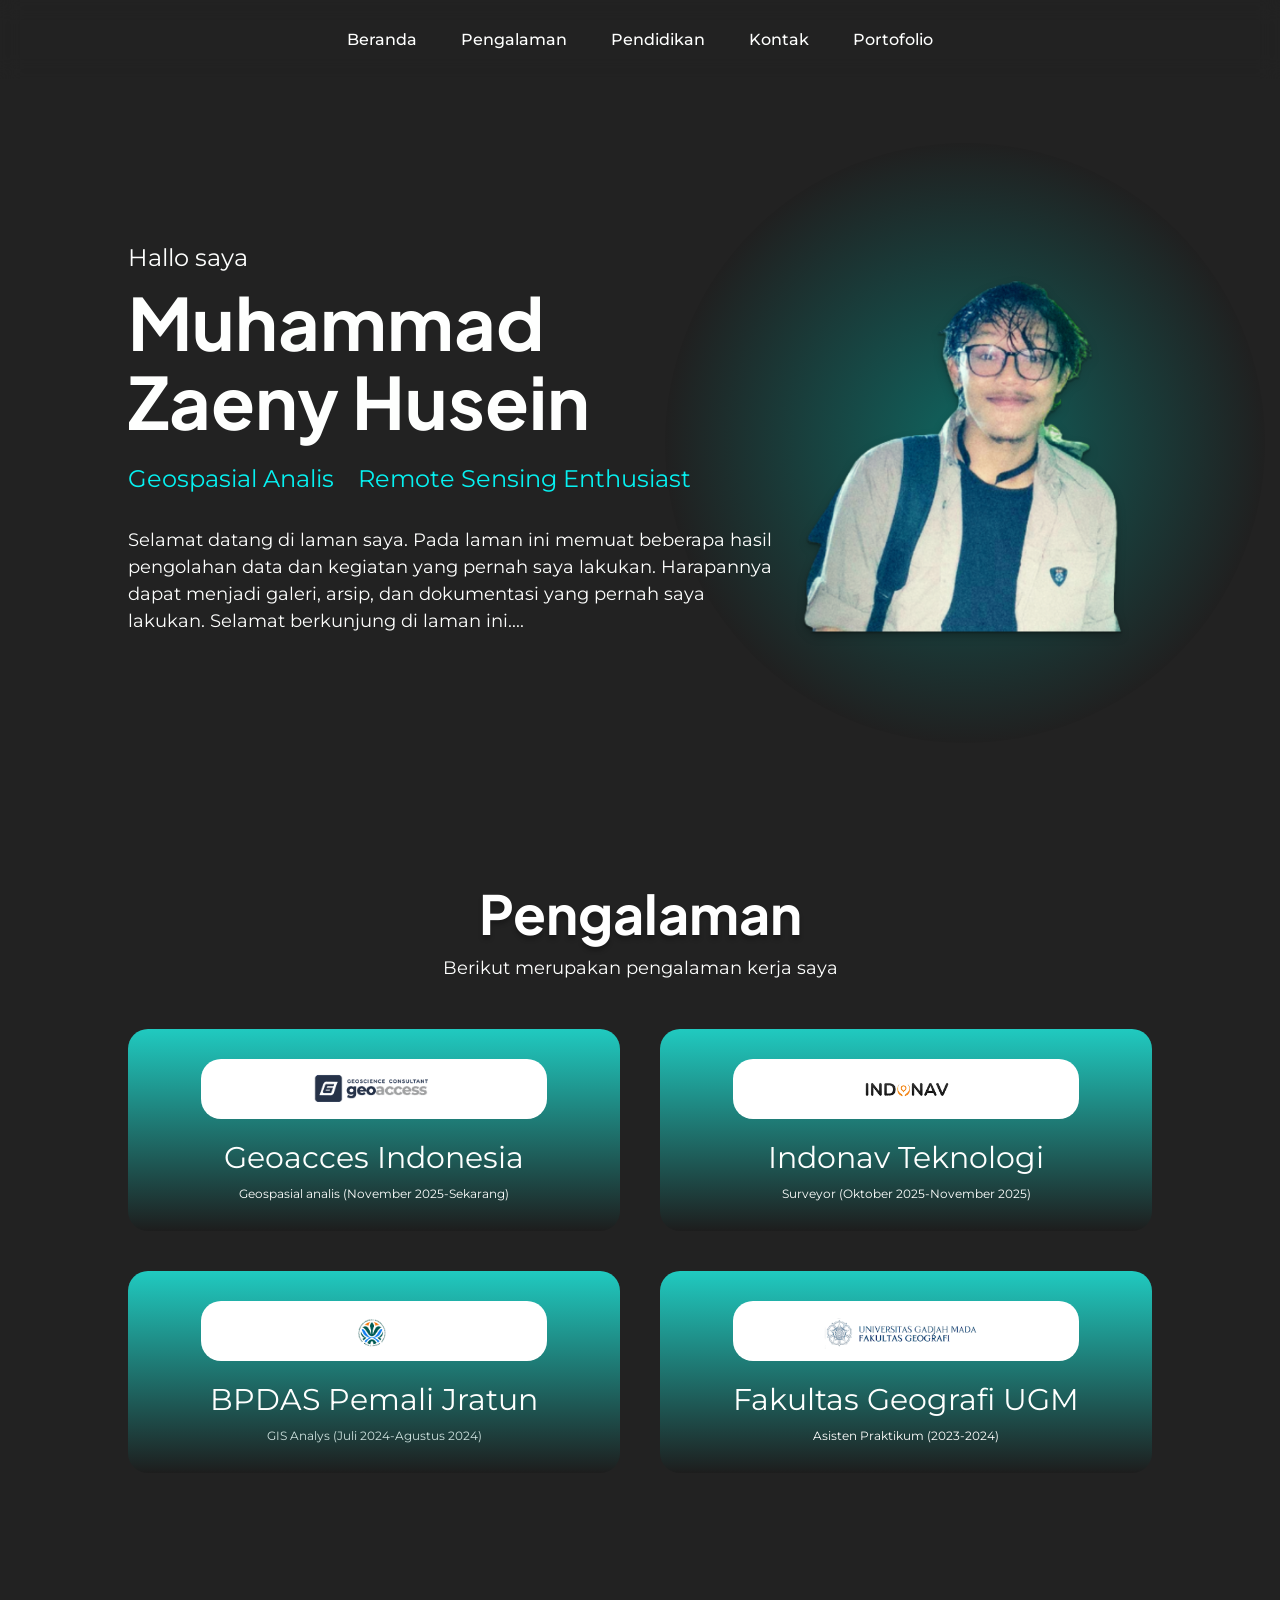
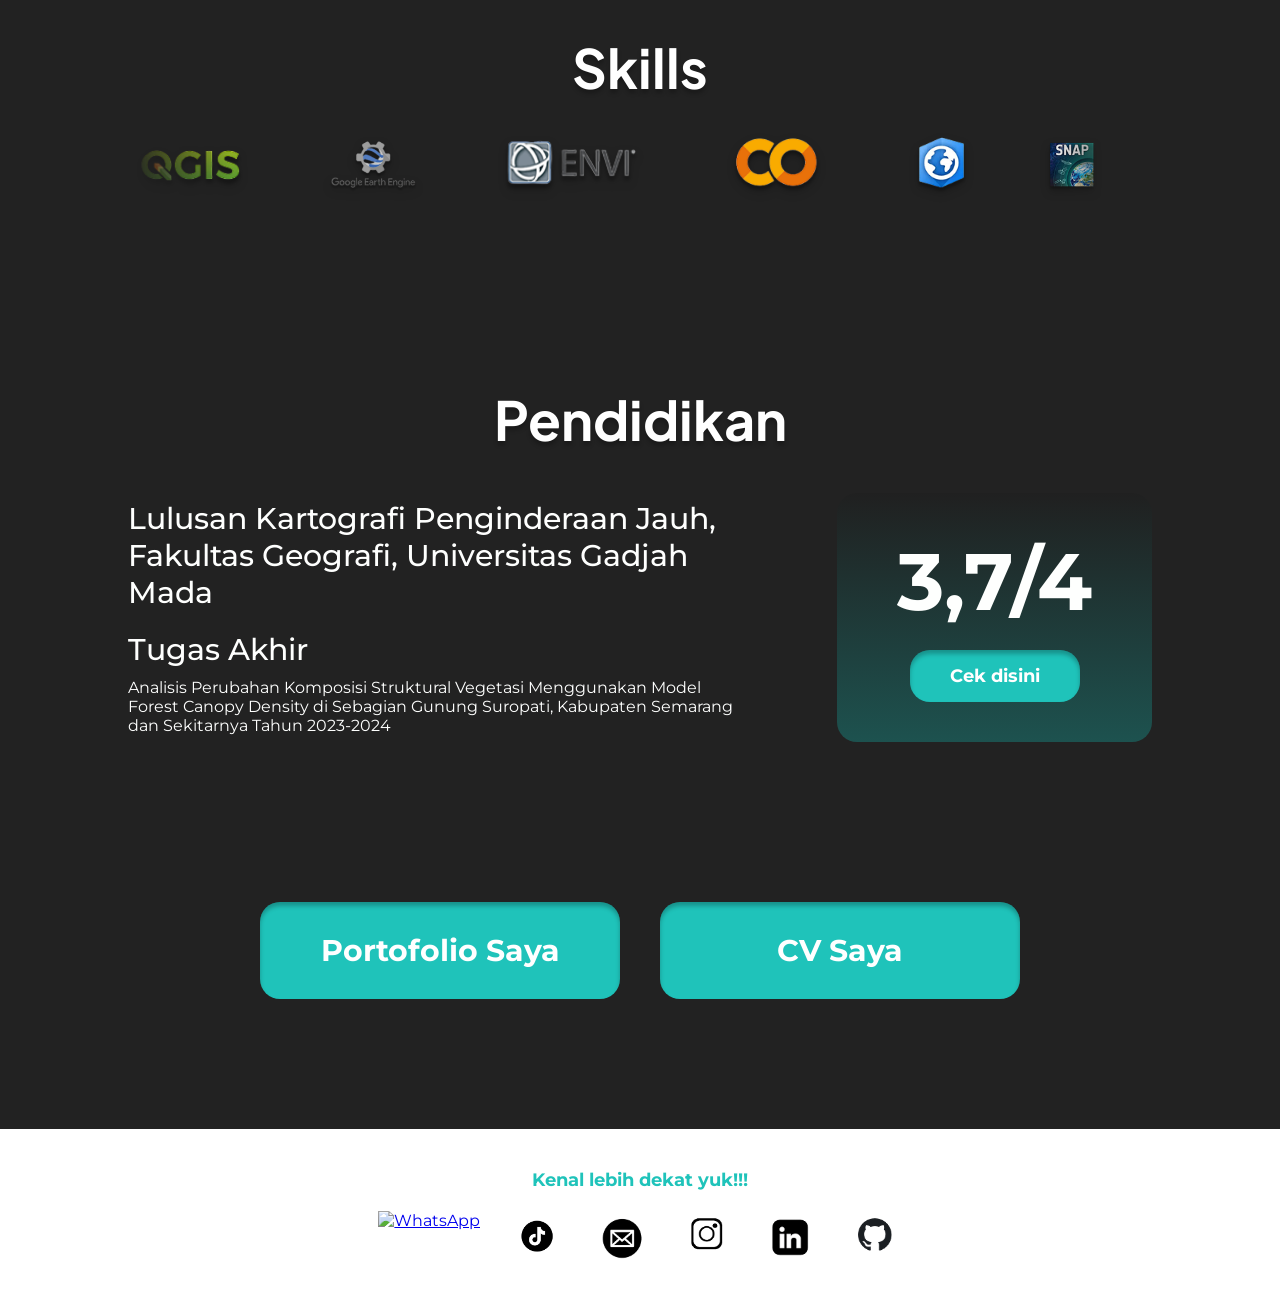
==== index.html @ c56ff343 "Add files via upload Upload semua data yang diperlukan dalam website" ====
<!DOCTYPE html>
<html lang="id">
<head>
    <meta charset="UTF-8">
    <meta name="viewport" content="width=device-width, initial-scale=1.0">
    <title>Portfolio - Muhammad Zaeny Husein</title>
    <link href="https://fonts.googleapis.com/css2?family=Montserrat:wght@400;500;700&family=Plus+Jakarta+Sans:wght@700&display=swap" rel="stylesheet">
    <link rel="stylesheet" href="style.css">
</head>
<body>
    <nav>
        <div class="nav-links">
            <a href="#beranda">Beranda</a>
            <a href="#pengalaman">Pengalaman</a>
            <a href="#pendidikan">Pendidikan</a>
            <a href="#kontak">Kontak</a>
            <a href="portofolio.html">Portofolio</a>
        </div>
    </nav>

    <section id="beranda" class="hero">
        <div class="hero-text">
            <p class="greeting">Hallo saya</p>
            <h1 class="nama-saya">Muhammad<br>Zaeny Husein</h1>
            <h2>Geospasial Analis &nbsp;&nbsp; Remote Sensing Enthusiast</h2>
            <p class="deskripsi">Selamat datang di laman saya. Pada laman ini memuat beberapa hasil pengolahan data dan kegiatan yang pernah saya lakukan. Harapannya dapat menjadi galeri, arsip, dan dokumentasi yang pernah saya lakukan. Selamat berkunjung di laman ini....</p>
        </div>
        <div class="hero-image">
            <div class="foto-bg"></div>
            <img src="assets/Foto.png" alt="Muhammad Zaeny Husein">
        </div>
    </section>

    <section id="pengalaman" class="section-container">
        <h2 class="section-title">Pengalaman</h2>
        <p class="section-subtitle">Berikut merupakan pengalaman kerja saya</p>
        
        <div class="grid-pengalaman">
            <div class="card">
                <div class="card-logo-container">
                    <img src="assets/LogoGeoacces.png" alt="Geoaccess" class="card-logo">
                </div>
                <h3>Geoacces Indonesia</h3>
                <p>Geospasial analis (November 2025-Sekarang)</p>
            </div>
            
            <div class="card">
                <div class="card-logo-container">
                    <img src="assets/LogoIndonav.png" alt="Indonav" class="card-logo">
                </div>
                <h3>Indonav Teknologi</h3>
                <p>Surveyor (Oktober 2025-November 2025)</p>
            </div>

            <a href="LINK_NOTION_BPDAS_ANDA_DI_SINI" class="card card-link">
                <div class="card-logo-container">
                    <img src="assets/LogoBPDAS.png" alt="BPDAS" class="card-logo">
                </div>
                <h3>BPDAS Pemali Jratun</h3>
                <p class="text-highlight">GIS Analys (Juli 2024-Agustus 2024)</p>
            </a>

            <a href="LINK_NOTION_GEOGRAFI_ANDA_DI_SINI" class="card card-link">
                <div class="card-logo-container">
                    <img src="assets/LogoGeografi.png" alt="UGM" class="card-logo">
                </div>
                <h3>Fakultas Geografi UGM</h3>
                <p>Asisten Praktikum (2023-2024)</p>
            </a>
        </div>
    </section>

    <section id="skills" class="section-container">
        <h2 class="section-title">Skills</h2>
        <div class="skills-wrapper">
            <div class="skills-track">
                
                <img src="assets/QGIS.png" alt="QGIS">
                <img src="assets/GEE.png" alt="Google Earth Engine">
                <img src="assets/Envi.png" alt="ENVI">
                <img src="assets/GoogleColab.png" alt="Google Colab">
                <img src="assets/ArcGISPro.png" alt="ArcGIS">
                <img src="assets/Snap.png" alt="SNAP">
                <img src="assets/Agisoft.png" alt="Agisoft">

                <img src="assets/QGIS.png" alt="QGIS">
                <img src="assets/GEE.png" alt="Google Earth Engine">
                <img src="assets/Envi.png" alt="ENVI">
                <img src="assets/GoogleColab.png" alt="Google Colab">
                <img src="assets/ArcGISPro.png" alt="ArcGIS">
                <img src="assets/Snap.png" alt="SNAP">
                <img src="assets/Agisoft.png" alt="Agisoft">

            </div>
        </div>
    </section>

    <section id="pendidikan" class="section-container">
        <h2 class="section-title">Pendidikan</h2>
        <div class="pendidikan-content">
            <div class="pendidikan-teks">
                <h3>Lulusan Kartografi Penginderaan Jauh,<br>Fakultas Geografi, Universitas Gadjah Mada</h3>
                <h4>Tugas Akhir</h4>
                <p>Analisis Perubahan Komposisi Struktural Vegetasi Menggunakan Model Forest Canopy Density di Sebagian Gunung Suropati, Kabupaten Semarang dan Sekitarnya Tahun 2023-2024</p>
            </div>
            <div class="ipk-box">
                <p>3,7/4</p>
                <a href="https://whispering-asparagus-c5b.notion.site/Tugas-Akhir-Skripsi-Muhammad-Zaeny-Husein-2486b859fdbc8033b379f53002ec9492?source=copy_link" target="_blank" class="btn-primary">Cek disini</a>
            </div>
        </div>
    </section>

    <section id="portofolio" class="section-container btn-group">
        <a href="portofolio.html" class="btn-large">Portofolio Saya</a>
        <a href="assets/CV.pdf" target="_blank" class="btn-large">CV Saya</a>
    </section>

    <footer id="kontak">
        <p>Kenal lebih dekat yuk!!!</p>
        <div class="social-icons">
            <a href="https://wa.me/6285640674635" target="_blank">
                <img src="assets/wa.png" alt="WhatsApp">
            </a>
            <a href="https://www.tiktok.com/@sennnnnnnnh?_t=ZS-8yZfUj1YEIK&_r=1" target="_blank">
                <img src="assets/Tiktok.png" alt="TikTok">
            </a>
        <a href="https://mail.google.com/mail/u/0/?view=cm&tf=1&fs=1&to=zaenyhusein@gmail.com" target="_blank">
                <img src="assets/Email.png" alt="Email">
        </a>
        <a href="https://www.instagram.com/zennnsennnn?igsh=Z3Blc3F3dm5uODli" target="_blank">
                <img src="assets/Instagram.png" alt="Instagram">
        </a>
        <a href="https://www.linkedin.com/in/muhammad-zaeny-husein" target="_blank">
                <img src="assets/Linkedin.png" alt="LinkedIn">
        </a>
        <a href="https://github.com/zaenyhusen" target="_blank">
                <img src="assets/Github.png" alt="GitHub">
        </a>
        </div>
    </footer>
</body>
</html>
---- style.css ----
/* --- PENGATURAN DASAR --- */
:root {
    --bg-main: #222222;
    --text-white: #FEFFFE;
    --accent-color: #ffffff;
    --btn-color: #1FC3BA;
    --card-grad: linear-gradient(180deg, #20CAC0 0%, rgba(27, 27, 27, 0.7) 100%);
    --font-heading: 'Plus Jakarta Sans', sans-serif;
    --font-text: 'Montserrat', sans-serif;
}

* {
    box-sizing: border-box;
    margin: 0;
    padding: 0;
    scroll-behavior: smooth; /* Efek scroll halus antar halaman */
}

body {
    background-color: var(--bg-main);
    color: var(--text-white);
    font-family: var(--font-text);
    overflow-x: hidden;
}

/* --- NAVIGASI --- */
nav {
    display: flex;
    justify-content: center;
    padding: 30px;
    background: transparent;
    position: sticky;
    top: 0;
    z-index: 100;
    backdrop-filter: blur(10px);
}

.nav-links a {
    color: var(--text-white);
    text-decoration: none;
    margin: 0 20px;
    font-size: 16px;
    font-weight: 500;
}

.nav-links a:hover {
    color: var(--accent-color);
}

/* --- HERO SECTION --- */
.hero {
    display: flex;
    justify-content: space-between;
    align-items: center;
    padding: 50px 10%;
    min-height: 80vh;
}

.hero-text {
    max-width: 650px;
}

.greeting {
    font-size: 24px;
    margin-bottom: 10px;
}

.nama-saya {
    font-family: var(--font-heading);
    font-size: 72px;
    line-height: 1.1;
    margin-bottom: 20px;
    transition: all 0.3s ease; /* Animasi transisi */
}

/* Animasi perubahan warna dan bergerak saat kursor diarahkan ke nama */
.nama-saya:hover {
    color: var(--accent-color);
    transform: translateY(-8px);
}

.hero h2 {
    font-family: 'Montserrat', sans-serif;
    font-size: px;
    font-weight: 400; 
    line-height: 37px; 
    color: #06f1f1;
    margin-bottom: 30px;
}

.deskripsi {
    font-size: 18px;
    line-height: 1.5;
}

.hero-image {
    position: relative;
    width: 600px;
    display: flex;
    justify-content: center;
}

.foto-bg {
    position: absolute;
    width: 600px;
    height: 600px;
    background: radial-gradient(50% 50% at 50% 50%, #10645F 0%, #202020 100%);
    border-radius: 50%;
    z-index: -1;
    top: -100px;
}

.hero-image img {
    width: 100%;
    filter: drop-shadow(0px 4px 4px rgba(0, 0, 0, 0.25));
}

/* --- SECTION UMUM --- */
.section-container {
    padding: 80px 10%;
}

.section-title {
    font-family: var(--font-heading);
    font-size: 54px;
    color: var(--accent-color);
    text-align: center;
    text-shadow: 0px 4px 4px rgba(0, 0, 0, 0.25);
    margin-bottom: 10px;
}

.section-subtitle {
    font-size: 18px;
    text-align: center;
    margin-bottom: 50px;
}

/* --- KARTU PENGALAMAN --- */
.grid-pengalaman {
    display: grid;
    grid-template-columns: 1fr 1fr;
    gap: 40px;
    max-width: 1200px;
    margin: 0 auto;
}

.card {
    background: var(--card-grad);
    border-radius: 20px;
    padding: 30px;
    text-align: center;
    display: flex;
    flex-direction: column;
    align-items: center;
    text-decoration: none; /* Untuk kartu yang berupa link */
    color: var(--text-white);
    transition: transform 0.2s;
}

.card-link:hover {
    transform: scale(1.05);
}

.card-logo-container {
    background: #FFFFFF;
    border-radius: 20px;
    width: 80%;
    height: 60px;
    display: flex;
    justify-content: center;
    align-items: center;
    margin-bottom: 20px;
    padding: 10px;
}

.card-logo {
    max-height: 100%;
}

.card h3 {
    font-size: 30px;
    font-weight: 400;
    margin-bottom: 10px;
}

.card p {
    font-size: 12px;
}

.text-highlight {
    color: #CDE2DF;
}

/* --- SKILLS --- */
.skills-wrapper {
    width: 100%;
    overflow: hidden;
    padding: 20px 0;
    mask-image: linear-gradient(to right, transparent, black 10%, black 90%, transparent);
    -webkit-mask-image: linear-gradient(to right, transparent, black 10%, black 90%, transparent);
}

.skills-track {
    display: inline-flex; 
    gap: 60px;
   animation: berjalan 20s linear infinite; 
}
/* Mengatur ukuran logo */
.skills-track img {
    height: 70px; 
    object-fit: contain;
    filter: drop-shadow(0px 4px 4px rgba(0, 0, 0, 0.25));
}
.skills-track:hover {
    animation-play-state: paused;
}
@keyframes berjalan {
    0% {
        transform: translateX(0); /* Posisi awal */
    }
    100% {
        transform: translateX(calc(-50% - 30px)); 
    }
}

/* --- PENDIDIKAN --- */
.pendidikan-content {
    display: flex;
    justify-content: space-between;
    align-items: center;
    margin-top: 40px;
}

.pendidikan-teks {
    max-width: 60%;
}

.pendidikan-teks h3 {
    font-size: 30px;
    font-weight: 500;
    margin-bottom: 20px;
}

.pendidikan-teks h4 {
    font-size: 30px;
    font-weight: 500;
    margin-bottom: 10px;
}

.ipk-box {
    background: linear-gradient(180deg, #202020 0%, #1D524F 100%);
    border-radius: 20px;
    padding: 40px 60px;
    text-align: center;
}

.ipk-box p {
    font-size: 80px;
    font-weight: 700;
    margin-bottom: 20px;
}

/* --- TOMBOL (BUTTONS) --- */
.btn-primary {
    background: var(--btn-color);
    box-shadow: inset 0px 4px 4px rgba(0, 0, 0, 0.25);
    border-radius: 20px;
    padding: 15px 40px;
    color: #ffffff;
    text-decoration: none;
    font-weight: 700;
    font-size: 18px;
    display: inline-block;
}

.btn-group {
    display: flex;
    justify-content: center;
    gap: 40px;
}

.btn-large {
    background: var(--btn-color);
    box-shadow: inset 0px 4px 4px rgba(0, 0, 0, 0.25);
    border-radius: 20px;
    padding: 30px 0%;
    width: 360px;
    display: inline-block;
    color: #ffffff;
    text-decoration: none;
    font-weight: 700;
    font-size: 30px;
    text-align: center;
}

/* --- FOOTER / KONTAK --- */
footer {
    background: #FFFFFF;
    color: var(--btn-color);
    text-align: center;
    padding: 40px 0;
    margin-top: 50px;
}

footer p {
    font-size: 18px;
    font-weight: 700;
    margin-bottom: 20px;
}

.social-icons {
    display: flex;
    justify-content: center;
    gap: 30px;
}

.social-icons img {
    height: 50px;
    transition: transform 0.2s;
}

.social-icons a:hover img {
    transform: translateY(-5px);
}

/* =========================================
   GAYA KHUSUS HALAMAN PORTOFOLIO 
   ========================================= */

/* Background halaman portofolio sesuai Figma (#1A1A1E) */
.portofolio-page {
    background-color: #1A1A1E;
    position: relative;
    min-height: 100vh;
}

/* Cahaya radial besar di sisi kiri */
.glow-bg-left {
    position: absolute;
    width: 900px;
    height: 900px;
    left: -400px;
    top: -200px;
    background: radial-gradient(50% 50% at 50% 50%, #10645F 0%, rgba(32, 32, 32, 0) 100%);
    z-index: -1;
    border-radius: 50%;
}

/* Header Portofolio */
.portofolio-header {
    text-align: center;
    margin-top: 50px;
    margin-bottom: 60px;
    display: flex;
    flex-direction: column;
    align-items: center;
}

.portofolio-header h1 {
    font-family: 'League Spartan', sans-serif;
    font-size: 64px;
    color: #FFFFFF;
    margin-bottom: 20px;
    letter-spacing: 2px;
}

.portofolio-header p {
    font-family: 'Montserrat', sans-serif;
    font-size: 18px;
    line-height: 1.5;
    color: #FFFFFF;
    max-width: 700px;
    text-align: center;
}

/* Grid Layout 4 Kolom */
.portofolio-container {
    padding: 0 5%;
    display: flex;
    justify-content: center;
    margin-bottom: 100px;
}

.grid-portofolio {
    display: grid;
    grid-template-columns: repeat(4, 1fr); /* 4 kolom sejajar */
    gap: 30px; /* Jarak antar kartu */
    max-width: 1200px;
    width: 100%;
}

/* Desain Kartu Putih */
.card-porto {
    background-color: #FFFFFF;
    border-radius: 20px;
    height: 220px;
    display: flex;
    flex-direction: column;
    align-items: center;
    justify-content: center;
    padding: 20px;
    text-align: center;
    transition: transform 0.3s ease, box-shadow 0.3s ease;
    text-decoration: none; /* Penting jika kartu berupa link */
}

/* Efek saat kartu di-hover */
.card-porto:hover {
    transform: translateY(-10px);
    box-shadow: 0px 15px 30px rgba(0, 0, 0, 0.4);
}

.icon-porto {
    height: 72px; /* Ukuran icon */
    object-fit: contain;
    margin-bottom: 20px;
}

.card-porto h3 {
    font-family: 'Montserrat', sans-serif;
    font-weight: 600;
    font-size: 18px;
    color: #202222; /* Warna teks gelap dari Figma */
    line-height: 1.2;
}

.soon-text {
    color: #A0A0A0 !important; /* Warna teks abu-abu untuk kotak kosong */
}

/* =========================================
   RESPONSIVE DESIGN (UNTUK HP & TABLET)

/* Kode di bawah ini HANYA akan aktif jika lebar layar 768px ke bawah */
@media screen and (max-width: 768px) {
    
    /* 1. Menyesuaikan Navigasi agar tidak menabrak layar */
    nav { padding: 15px; }
    .nav-links {
        display: flex;
        flex-wrap: wrap; /* Jika menu terlalu panjang, otomatis turun ke baris bawah */
        justify-content: center;
        gap: 10px;
    }
    .nav-links a { margin: 0 5px; font-size: 14px; }

    /* 2. Mengubah Hero Section (Beranda) menjadi atas-bawah */
    .hero {
        flex-direction: column-reverse; /* Teks di bawah, foto di atas (atau sebaliknya) */
        text-align: center;
        padding: 40px 5%;
    }
    .hero-text { margin-bottom: 40px; }
    .nama-saya { font-size: 40px; } /* Mengecilkan ukuran nama */
    .hero-image { width: 100%; max-width: 300px; margin-bottom: 30px;}
    .foto-bg { width: 400px; height: 400px; top: -50px; } /* Menyesuaikan background cahaya */

    /* 3. Menjadikan Grid Pengalaman 1 Kolom memanjang ke bawah */
    .grid-pengalaman {
        grid-template-columns: 1fr; /* Memaksa dari 2 kolom menjadi 1 kolom */
    }

    /* 4. Menyesuaikan Bagian Pendidikan */
    .pendidikan-content {
        flex-direction: column;
        text-align: center;
    }
    .pendidikan-teks { max-width: 100%; margin-bottom: 40px; }
    .ipk-box { width: 100%; padding: 30px 20px; }
    .ipk-box p { font-size: 60px; }

    /* 5. Mengecilkan Tombol Portofolio dan CV */
    .btn-group {
        flex-direction: column;
        align-items: center;
        gap: 20px;
    }
    .btn-large { 
        width: 100%; 
        max-width: 300px; 
        padding: 20px 0; 
        font-size: 20px; 
    }

    /* 6. Halaman Portofolio.html (Dari 4 Kartu sejajar menjadi 1 baris turun) */
    .grid-portofolio {
        grid-template-columns: 1fr;
    }
    .portofolio-header h1 { font-size: 40px; }
    .glow-bg-left { width: 400px; height: 400px; left: -100px; top: 0; }
}
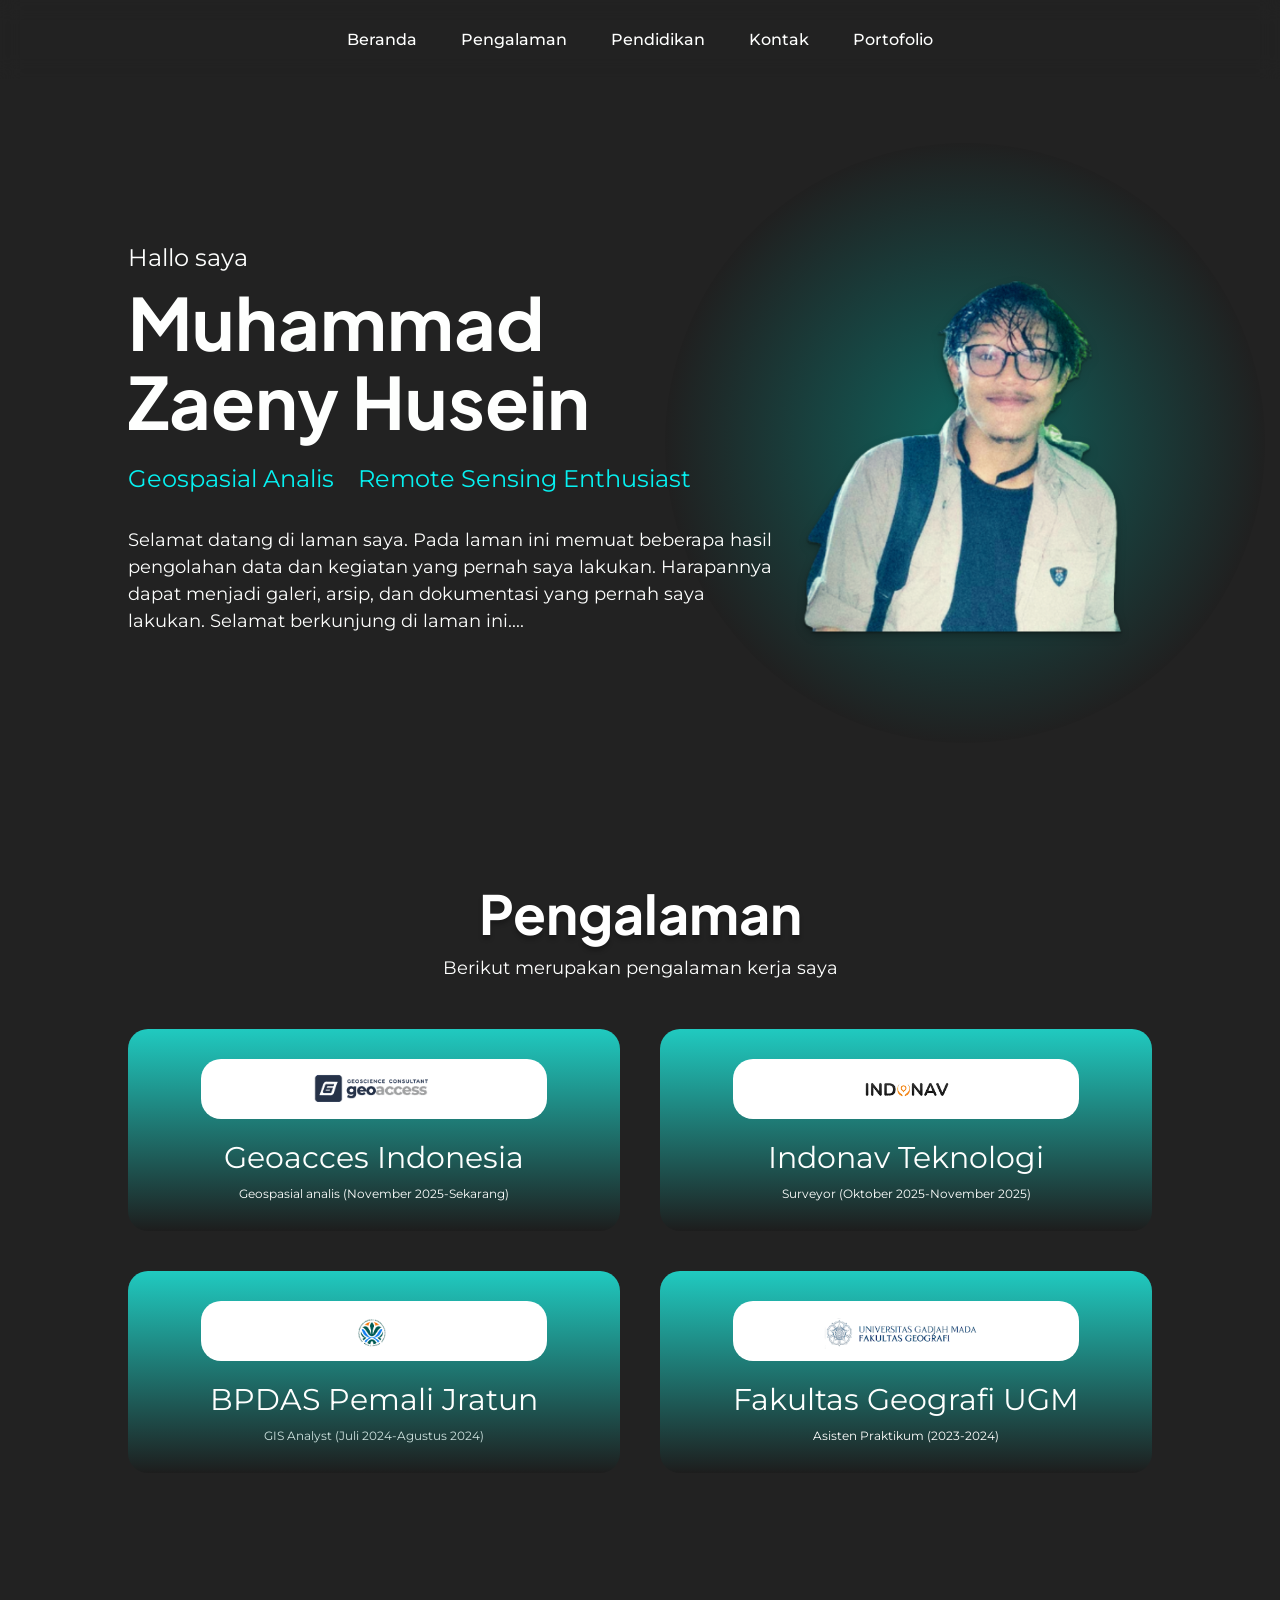
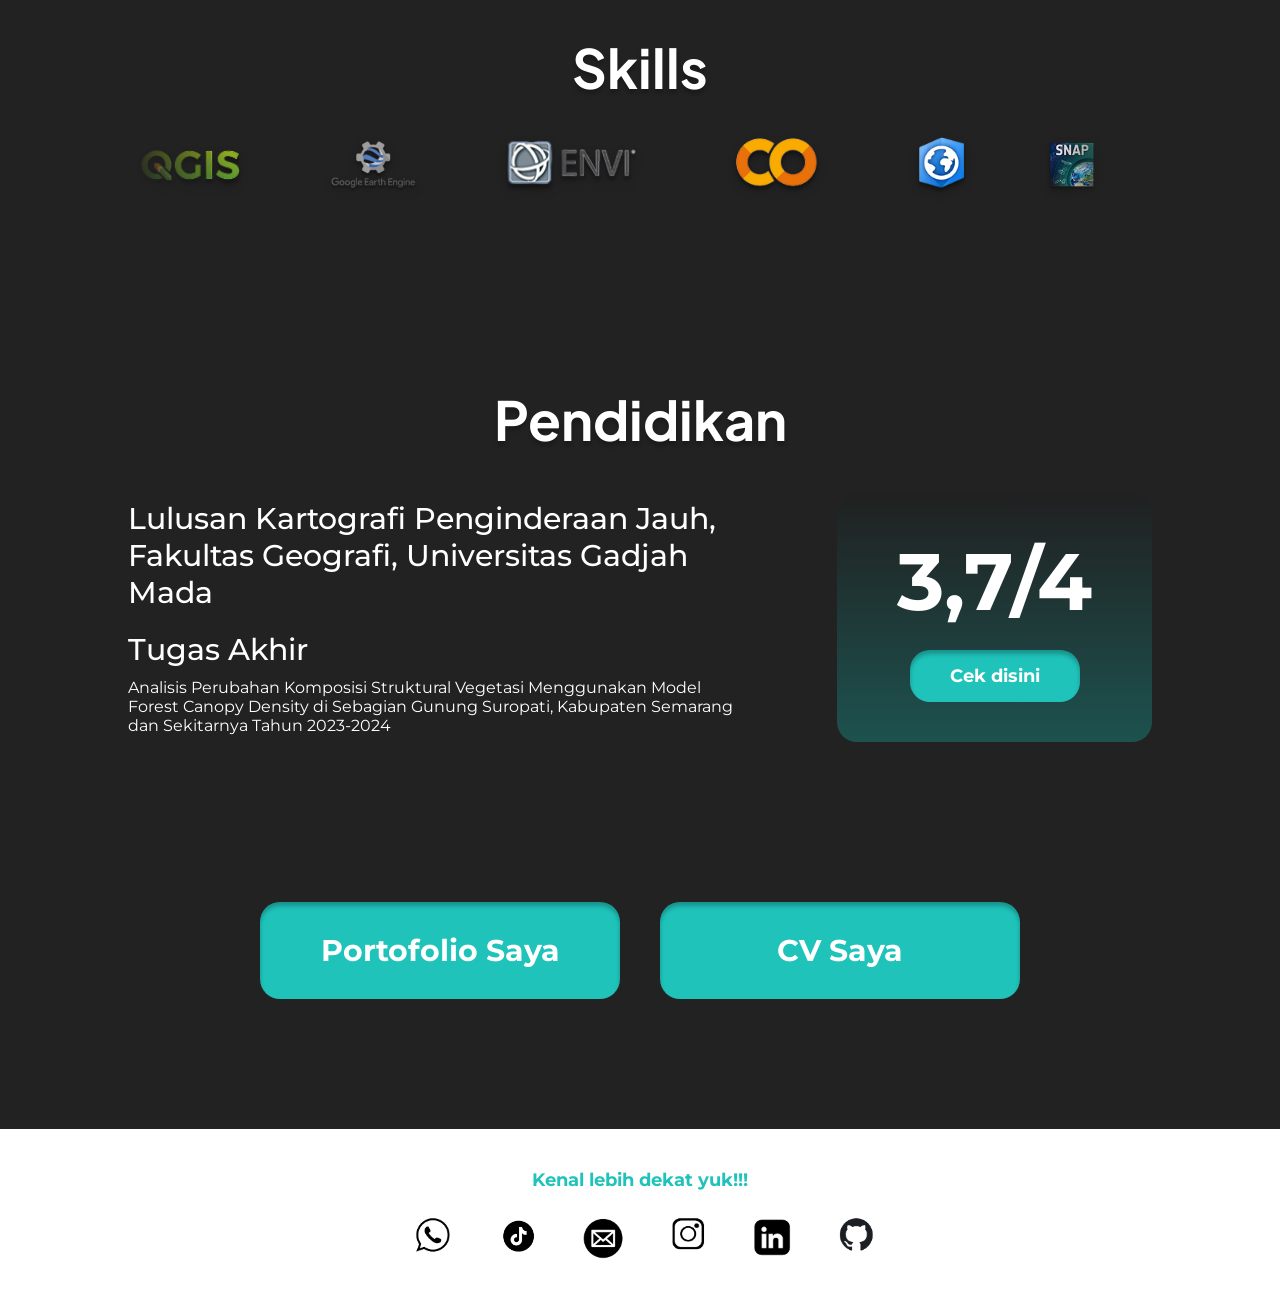
==== commit 5ed22923: "Update index.html Ada sedikit typo" ====
--- a/index.html
+++ b/index.html
@@ -57,7 +57,7 @@
                     <img src="assets/LogoBPDAS.png" alt="BPDAS" class="card-logo">
                 </div>
                 <h3>BPDAS Pemali Jratun</h3>
-                <p class="text-highlight">GIS Analys (Juli 2024-Agustus 2024)</p>
+                <p class="text-highlight">GIS Analyst (Juli 2024-Agustus 2024)</p>
             </a>
 
             <a href="LINK_NOTION_GEOGRAFI_ANDA_DI_SINI" class="card card-link">
@@ -119,7 +119,7 @@
         <p>Kenal lebih dekat yuk!!!</p>
         <div class="social-icons">
             <a href="https://wa.me/6285640674635" target="_blank">
-                <img src="assets/wa.png" alt="WhatsApp">
+                <img src="assets/WA.png" alt="WhatsApp">
             </a>
             <a href="https://www.tiktok.com/@sennnnnnnnh?_t=ZS-8yZfUj1YEIK&_r=1" target="_blank">
                 <img src="assets/Tiktok.png" alt="TikTok">
@@ -139,4 +139,5 @@
         </div>
     </footer>
 </body>
-</html>+
+</html>
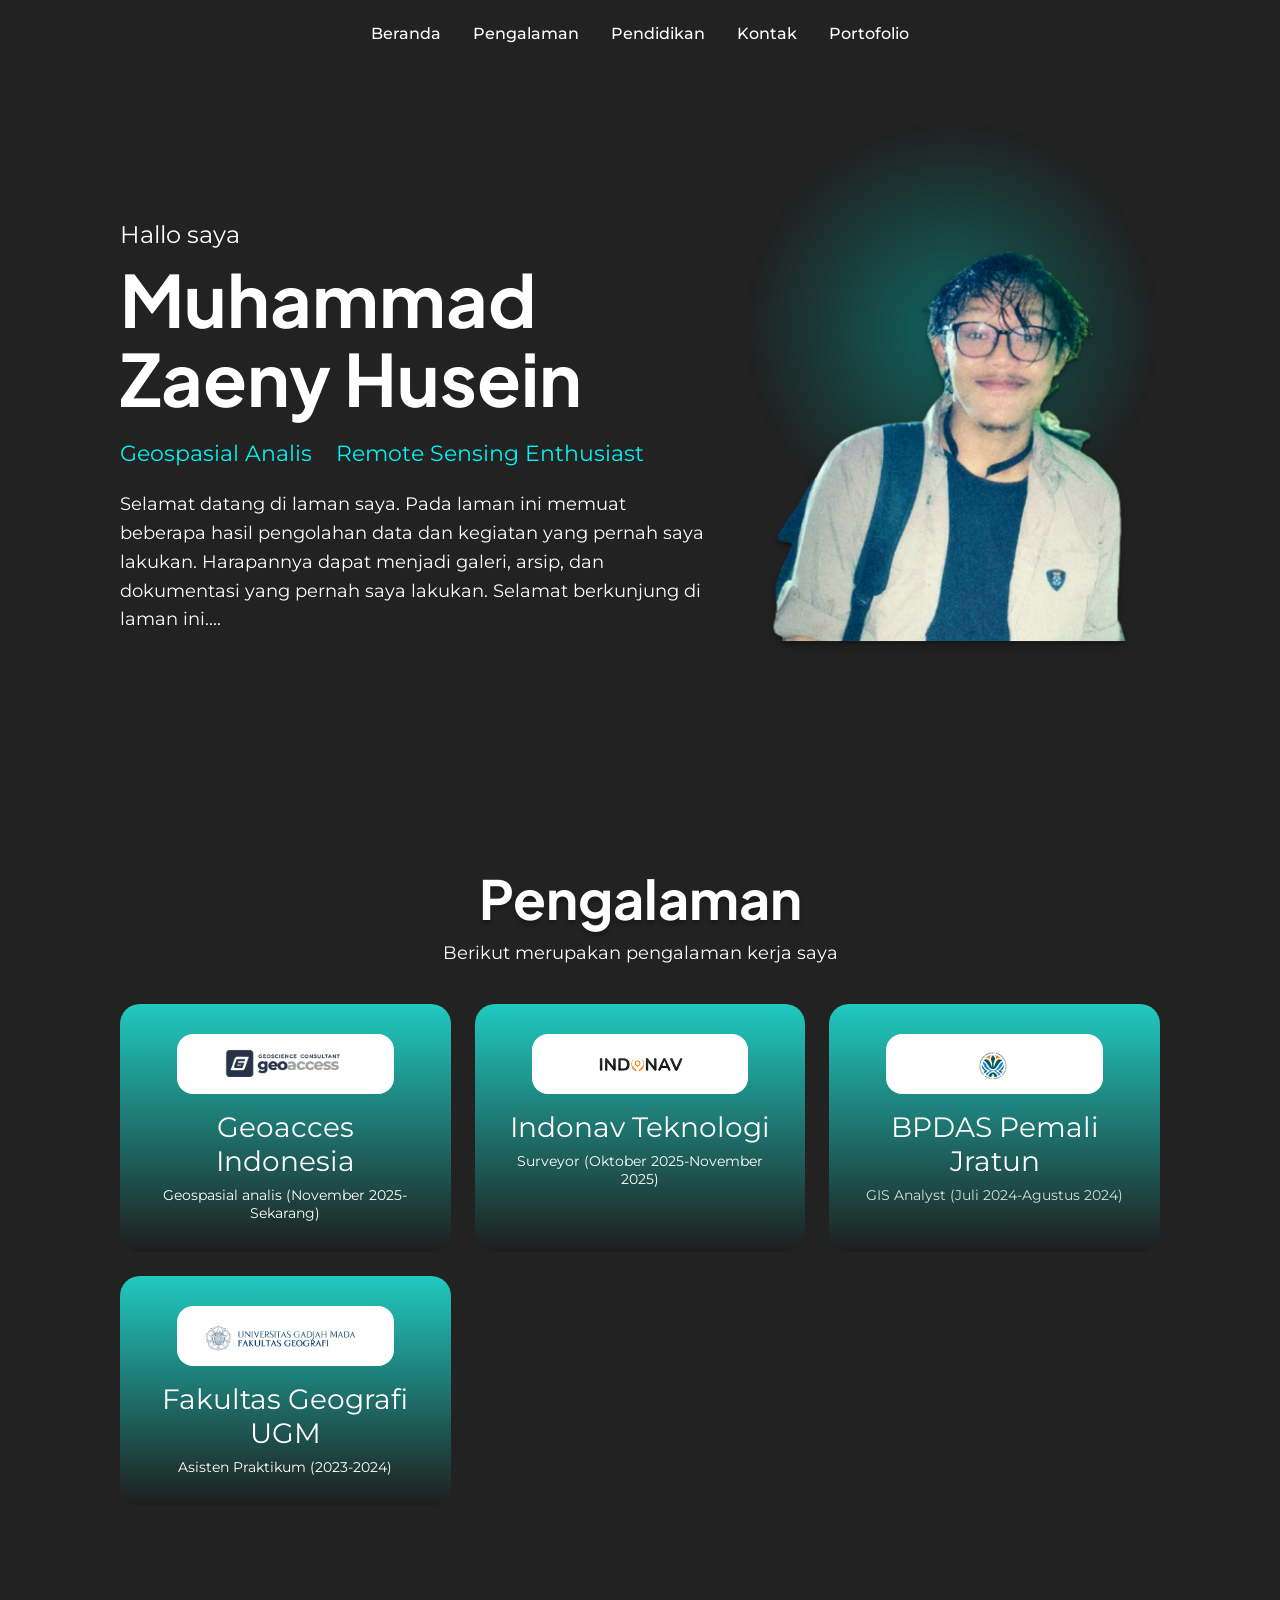
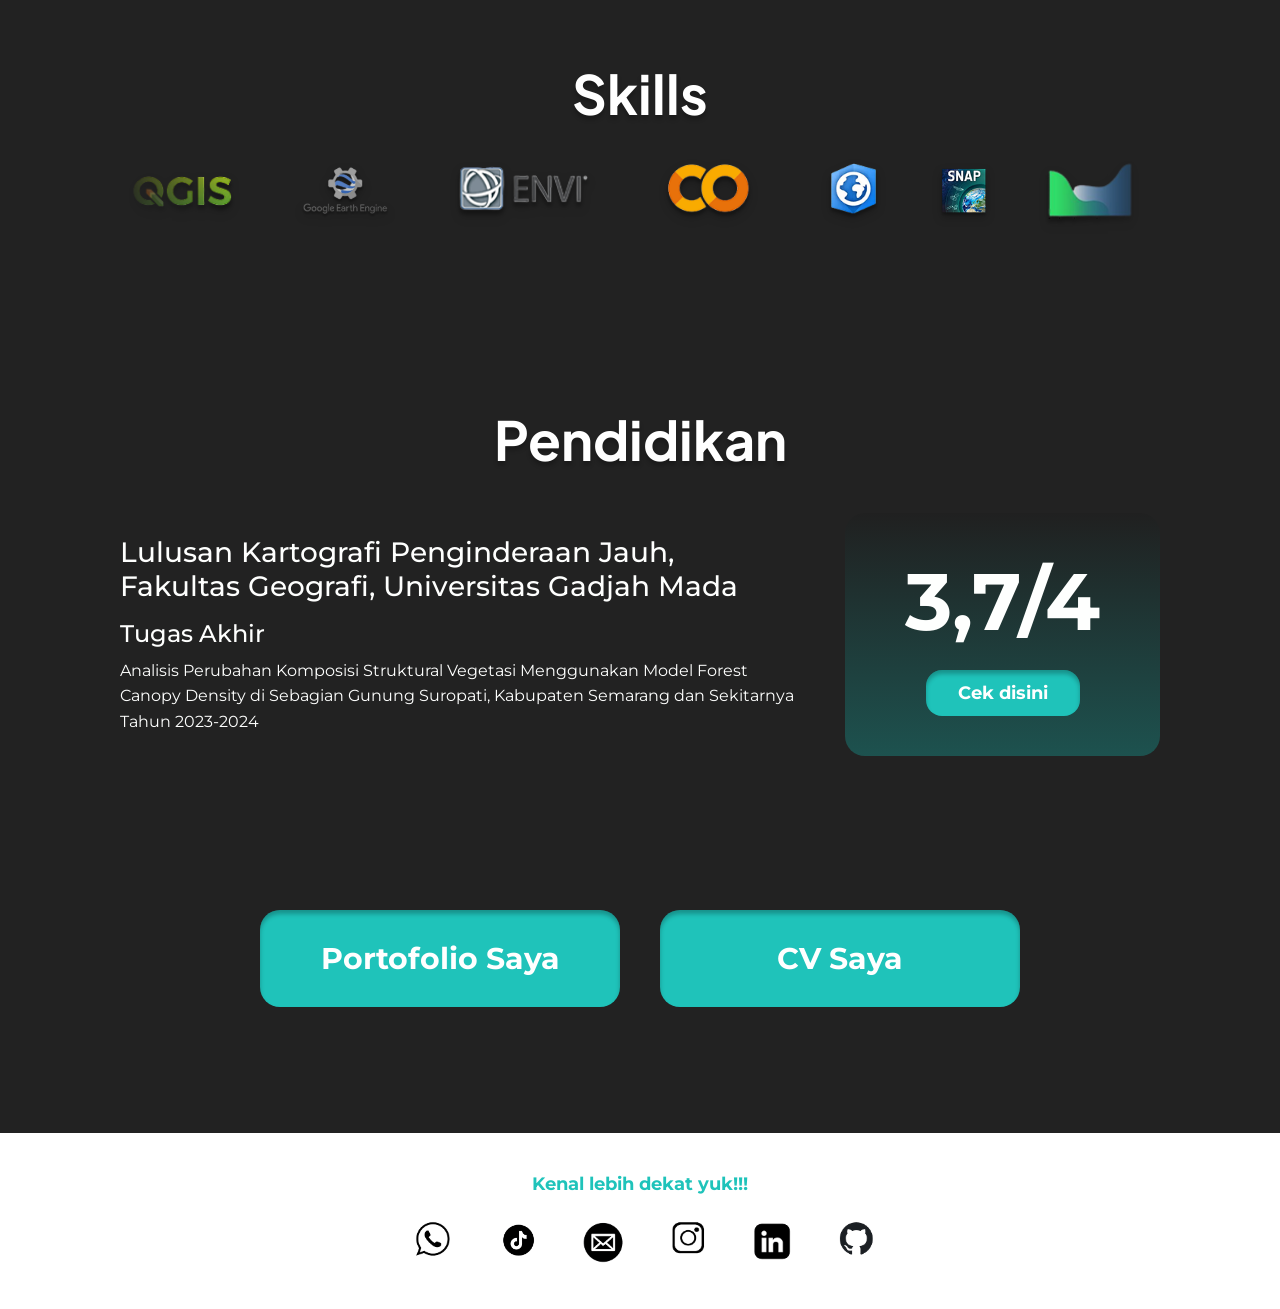
==== commit 96e82bb2: "Add files via upload" ====
--- a/index.html
+++ b/index.html
@@ -1,143 +1,140 @@
-<!DOCTYPE html>
-<html lang="id">
-<head>
-    <meta charset="UTF-8">
-    <meta name="viewport" content="width=device-width, initial-scale=1.0">
-    <title>Portfolio - Muhammad Zaeny Husein</title>
-    <link href="https://fonts.googleapis.com/css2?family=Montserrat:wght@400;500;700&family=Plus+Jakarta+Sans:wght@700&display=swap" rel="stylesheet">
-    <link rel="stylesheet" href="style.css">
-</head>
-<body>
-    <nav>
-        <div class="nav-links">
-            <a href="#beranda">Beranda</a>
-            <a href="#pengalaman">Pengalaman</a>
-            <a href="#pendidikan">Pendidikan</a>
-            <a href="#kontak">Kontak</a>
-            <a href="portofolio.html">Portofolio</a>
-        </div>
-    </nav>
-
-    <section id="beranda" class="hero">
-        <div class="hero-text">
-            <p class="greeting">Hallo saya</p>
-            <h1 class="nama-saya">Muhammad<br>Zaeny Husein</h1>
-            <h2>Geospasial Analis &nbsp;&nbsp; Remote Sensing Enthusiast</h2>
-            <p class="deskripsi">Selamat datang di laman saya. Pada laman ini memuat beberapa hasil pengolahan data dan kegiatan yang pernah saya lakukan. Harapannya dapat menjadi galeri, arsip, dan dokumentasi yang pernah saya lakukan. Selamat berkunjung di laman ini....</p>
-        </div>
-        <div class="hero-image">
-            <div class="foto-bg"></div>
-            <img src="assets/Foto.png" alt="Muhammad Zaeny Husein">
-        </div>
-    </section>
-
-    <section id="pengalaman" class="section-container">
-        <h2 class="section-title">Pengalaman</h2>
-        <p class="section-subtitle">Berikut merupakan pengalaman kerja saya</p>
-        
-        <div class="grid-pengalaman">
-            <div class="card">
-                <div class="card-logo-container">
-                    <img src="assets/LogoGeoacces.png" alt="Geoaccess" class="card-logo">
-                </div>
-                <h3>Geoacces Indonesia</h3>
-                <p>Geospasial analis (November 2025-Sekarang)</p>
-            </div>
-            
-            <div class="card">
-                <div class="card-logo-container">
-                    <img src="assets/LogoIndonav.png" alt="Indonav" class="card-logo">
-                </div>
-                <h3>Indonav Teknologi</h3>
-                <p>Surveyor (Oktober 2025-November 2025)</p>
-            </div>
-
-            <a href="LINK_NOTION_BPDAS_ANDA_DI_SINI" class="card card-link">
-                <div class="card-logo-container">
-                    <img src="assets/LogoBPDAS.png" alt="BPDAS" class="card-logo">
-                </div>
-                <h3>BPDAS Pemali Jratun</h3>
-                <p class="text-highlight">GIS Analyst (Juli 2024-Agustus 2024)</p>
-            </a>
-
-            <a href="LINK_NOTION_GEOGRAFI_ANDA_DI_SINI" class="card card-link">
-                <div class="card-logo-container">
-                    <img src="assets/LogoGeografi.png" alt="UGM" class="card-logo">
-                </div>
-                <h3>Fakultas Geografi UGM</h3>
-                <p>Asisten Praktikum (2023-2024)</p>
-            </a>
-        </div>
-    </section>
-
-    <section id="skills" class="section-container">
-        <h2 class="section-title">Skills</h2>
-        <div class="skills-wrapper">
-            <div class="skills-track">
-                
-                <img src="assets/QGIS.png" alt="QGIS">
-                <img src="assets/GEE.png" alt="Google Earth Engine">
-                <img src="assets/Envi.png" alt="ENVI">
-                <img src="assets/GoogleColab.png" alt="Google Colab">
-                <img src="assets/ArcGISPro.png" alt="ArcGIS">
-                <img src="assets/Snap.png" alt="SNAP">
-                <img src="assets/Agisoft.png" alt="Agisoft">
-
-                <img src="assets/QGIS.png" alt="QGIS">
-                <img src="assets/GEE.png" alt="Google Earth Engine">
-                <img src="assets/Envi.png" alt="ENVI">
-                <img src="assets/GoogleColab.png" alt="Google Colab">
-                <img src="assets/ArcGISPro.png" alt="ArcGIS">
-                <img src="assets/Snap.png" alt="SNAP">
-                <img src="assets/Agisoft.png" alt="Agisoft">
-
-            </div>
-        </div>
-    </section>
-
-    <section id="pendidikan" class="section-container">
-        <h2 class="section-title">Pendidikan</h2>
-        <div class="pendidikan-content">
-            <div class="pendidikan-teks">
-                <h3>Lulusan Kartografi Penginderaan Jauh,<br>Fakultas Geografi, Universitas Gadjah Mada</h3>
-                <h4>Tugas Akhir</h4>
-                <p>Analisis Perubahan Komposisi Struktural Vegetasi Menggunakan Model Forest Canopy Density di Sebagian Gunung Suropati, Kabupaten Semarang dan Sekitarnya Tahun 2023-2024</p>
-            </div>
-            <div class="ipk-box">
-                <p>3,7/4</p>
-                <a href="https://whispering-asparagus-c5b.notion.site/Tugas-Akhir-Skripsi-Muhammad-Zaeny-Husein-2486b859fdbc8033b379f53002ec9492?source=copy_link" target="_blank" class="btn-primary">Cek disini</a>
-            </div>
-        </div>
-    </section>
-
-    <section id="portofolio" class="section-container btn-group">
-        <a href="portofolio.html" class="btn-large">Portofolio Saya</a>
-        <a href="assets/CV.pdf" target="_blank" class="btn-large">CV Saya</a>
-    </section>
-
-    <footer id="kontak">
-        <p>Kenal lebih dekat yuk!!!</p>
-        <div class="social-icons">
-            <a href="https://wa.me/6285640674635" target="_blank">
-                <img src="assets/WA.png" alt="WhatsApp">
-            </a>
-            <a href="https://www.tiktok.com/@sennnnnnnnh?_t=ZS-8yZfUj1YEIK&_r=1" target="_blank">
-                <img src="assets/Tiktok.png" alt="TikTok">
-            </a>
-        <a href="https://mail.google.com/mail/u/0/?view=cm&tf=1&fs=1&to=zaenyhusein@gmail.com" target="_blank">
-                <img src="assets/Email.png" alt="Email">
-        </a>
-        <a href="https://www.instagram.com/zennnsennnn?igsh=Z3Blc3F3dm5uODli" target="_blank">
-                <img src="assets/Instagram.png" alt="Instagram">
-        </a>
-        <a href="https://www.linkedin.com/in/muhammad-zaeny-husein" target="_blank">
-                <img src="assets/Linkedin.png" alt="LinkedIn">
-        </a>
-        <a href="https://github.com/zaenyhusen" target="_blank">
-                <img src="assets/Github.png" alt="GitHub">
-        </a>
-        </div>
-    </footer>
-</body>
-
-</html>
+<!DOCTYPE html>
+<html lang="id">
+<head>
+    <meta charset="UTF-8">
+    <meta name="viewport" content="width=device-width, initial-scale=1.0">
+    <title>Portfolio - Muhammad Zaeny Husein</title>
+    <link href="https://fonts.googleapis.com/css2?family=Montserrat:wght@400;500;700&family=Plus+Jakarta+Sans:wght@700&display=swap" rel="stylesheet">
+    <link rel="stylesheet" href="style.css">
+</head>
+<body>
+    <nav>
+        <div class="nav-links">
+            <a href="#beranda">Beranda</a>
+            <a href="#pengalaman">Pengalaman</a>
+            <a href="#pendidikan">Pendidikan</a>
+            <a href="#kontak">Kontak</a>
+            <a href="portofolio.html">Portofolio</a>
+        </div>
+    </nav>
+
+    <section id="beranda" class="hero">
+        <div class="hero-text">
+            <p class="greeting">Hallo saya</p>
+            <h1 class="nama-saya">Muhammad<br>Zaeny Husein</h1>
+            <h2>Geospasial Analis &nbsp;&nbsp; Remote Sensing Enthusiast</h2>
+            <p class="deskripsi">Selamat datang di laman saya. Pada laman ini memuat beberapa hasil pengolahan data dan kegiatan yang pernah saya lakukan. Harapannya dapat menjadi galeri, arsip, dan dokumentasi yang pernah saya lakukan. Selamat berkunjung di laman ini....</p>
+        </div>
+        <div class="hero-image">
+            <div class="foto-bg"></div>
+            <img src="assets/Foto.png" alt="Muhammad Zaeny Husein">
+        </div>
+    </section>
+
+    <section id="pengalaman" class="section-container">
+        <h2 class="section-title">Pengalaman</h2>
+        <p class="section-subtitle">Berikut merupakan pengalaman kerja saya</p>
+        
+        <div class="grid-pengalaman">
+            <div class="card">
+                <div class="card-logo-container">
+                    <img src="assets/LogoGeoacces.png" alt="Geoaccess" class="card-logo">
+                </div>
+                <h3>Geoacces Indonesia</h3>
+                <p>Geospasial analis (November 2025-Sekarang)</p>
+            </div>
+            
+            <div class="card">
+                <div class="card-logo-container">
+                    <img src="assets/LogoIndonav.png" alt="Indonav" class="card-logo">
+                </div>
+                <h3>Indonav Teknologi</h3>
+                <p>Surveyor (Oktober 2025-November 2025)</p>
+            </div>
+
+            <a href="LINK_NOTION_BPDAS_ANDA_DI_SINI" class="card card-link">
+                <div class="card-logo-container">
+                    <img src="assets/LogoBPDAS.png" alt="BPDAS" class="card-logo">
+                </div>
+                <h3>BPDAS Pemali Jratun</h3>
+                <p class="text-highlight">GIS Analyst (Juli 2024-Agustus 2024)</p>
+            </a>
+
+            <a href="LINK_NOTION_GEOGRAFI_ANDA_DI_SINI" class="card card-link">
+                <div class="card-logo-container">
+                    <img src="assets/LogoGeografi.png" alt="UGM" class="card-logo">
+                </div>
+                <h3>Fakultas Geografi UGM</h3>
+                <p>Asisten Praktikum (2023-2024)</p>
+            </a>
+        </div>
+    </section>
+
+    <section id="skills" class="section-container">
+        <h2 class="section-title">Skills</h2>
+        <div class="skills-wrapper">
+            <div class="skills-track">
+                <img src="assets/QGIS.png" alt="QGIS">
+                <img src="assets/GEE.png" alt="Google Earth Engine">
+                <img src="assets/Envi.png" alt="ENVI">
+                <img src="assets/GoogleColab.png" alt="Google Colab">
+                <img src="assets/ArcGISPro.png" alt="ArcGIS">
+                <img src="assets/Snap.png" alt="SNAP">
+                <img src="assets/Agisoft.png" alt="Agisoft">
+
+                <img src="assets/QGIS.png" alt="QGIS">
+                <img src="assets/GEE.png" alt="Google Earth Engine">
+                <img src="assets/Envi.png" alt="ENVI">
+                <img src="assets/GoogleColab.png" alt="Google Colab">
+                <img src="assets/ArcGISPro.png" alt="ArcGIS">
+                <img src="assets/Snap.png" alt="SNAP">
+                <img src="assets/Agisoft.png" alt="Agisoft">
+            </div>
+        </div>
+    </section>
+
+    <section id="pendidikan" class="section-container">
+        <h2 class="section-title">Pendidikan</h2>
+        <div class="pendidikan-content">
+            <div class="pendidikan-teks">
+                <h3>Lulusan Kartografi Penginderaan Jauh,<br>Fakultas Geografi, Universitas Gadjah Mada</h3>
+                <h4>Tugas Akhir</h4>
+                <p>Analisis Perubahan Komposisi Struktural Vegetasi Menggunakan Model Forest Canopy Density di Sebagian Gunung Suropati, Kabupaten Semarang dan Sekitarnya Tahun 2023-2024</p>
+            </div>
+            <div class="ipk-box">
+                <p>3,7/4</p>
+                <a href="https://whispering-asparagus-c5b.notion.site/Tugas-Akhir-Skripsi-Muhammad-Zaeny-Husein-2486b859fdbc8033b379f53002ec9492?source=copy_link" target="_blank" class="btn-primary">Cek disini</a>
+            </div>
+        </div>
+    </section>
+
+    <section id="portofolio" class="section-container btn-group">
+        <a href="portofolio.html" class="btn-large">Portofolio Saya</a>
+        <a href="assets/CV.pdf" target="_blank" class="btn-large">CV Saya</a>
+    </section>
+
+    <footer id="kontak">
+        <p>Kenal lebih dekat yuk!!!</p>
+        <div class="social-icons">
+            <a href="https://wa.me/6285640674635" target="_blank">
+                <img src="assets/WA.png" alt="WhatsApp">
+            </a>
+            <a href="https://www.tiktok.com/@sennnnnnnnh?_t=ZS-8yZfUj1YEIK&_r=1" target="_blank">
+                <img src="assets/Tiktok.png" alt="TikTok">
+            </a>
+            <a href="https://mail.google.com/mail/u/0/?view=cm&tf=1&fs=1&to=zaenyhusein@gmail.com" target="_blank">
+                <img src="assets/Email.png" alt="Email">
+            </a>
+            <a href="https://www.instagram.com/zennnsennnn?igsh=Z3Blc3F3dm5uODli" target="_blank">
+                <img src="assets/Instagram.png" alt="Instagram">
+            </a>
+            <a href="https://www.linkedin.com/in/muhammad-zaeny-husein" target="_blank">
+                <img src="assets/Linkedin.png" alt="LinkedIn">
+            </a>
+            <a href="https://github.com/zaenyhusen" target="_blank">
+                <img src="assets/Github.png" alt="GitHub">
+            </a>
+        </div>
+    </footer>
+</body>
+</html>
--- a/style.css
+++ b/style.css
@@ -1,491 +1,572 @@
-/* --- PENGATURAN DASAR --- */
-:root {
-    --bg-main: #222222;
-    --text-white: #FEFFFE;
-    --accent-color: #ffffff;
-    --btn-color: #1FC3BA;
-    --card-grad: linear-gradient(180deg, #20CAC0 0%, rgba(27, 27, 27, 0.7) 100%);
-    --font-heading: 'Plus Jakarta Sans', sans-serif;
-    --font-text: 'Montserrat', sans-serif;
-}
-
-* {
-    box-sizing: border-box;
-    margin: 0;
-    padding: 0;
-    scroll-behavior: smooth; /* Efek scroll halus antar halaman */
-}
-
-body {
-    background-color: var(--bg-main);
-    color: var(--text-white);
-    font-family: var(--font-text);
-    overflow-x: hidden;
-}
-
-/* --- NAVIGASI --- */
-nav {
-    display: flex;
-    justify-content: center;
-    padding: 30px;
-    background: transparent;
-    position: sticky;
-    top: 0;
-    z-index: 100;
-    backdrop-filter: blur(10px);
-}
-
-.nav-links a {
-    color: var(--text-white);
-    text-decoration: none;
-    margin: 0 20px;
-    font-size: 16px;
-    font-weight: 500;
-}
-
-.nav-links a:hover {
-    color: var(--accent-color);
-}
-
-/* --- HERO SECTION --- */
-.hero {
-    display: flex;
-    justify-content: space-between;
-    align-items: center;
-    padding: 50px 10%;
-    min-height: 80vh;
-}
-
-.hero-text {
-    max-width: 650px;
-}
-
-.greeting {
-    font-size: 24px;
-    margin-bottom: 10px;
-}
-
-.nama-saya {
-    font-family: var(--font-heading);
-    font-size: 72px;
-    line-height: 1.1;
-    margin-bottom: 20px;
-    transition: all 0.3s ease; /* Animasi transisi */
-}
-
-/* Animasi perubahan warna dan bergerak saat kursor diarahkan ke nama */
-.nama-saya:hover {
-    color: var(--accent-color);
-    transform: translateY(-8px);
-}
-
-.hero h2 {
-    font-family: 'Montserrat', sans-serif;
-    font-size: px;
-    font-weight: 400; 
-    line-height: 37px; 
-    color: #06f1f1;
-    margin-bottom: 30px;
-}
-
-.deskripsi {
-    font-size: 18px;
-    line-height: 1.5;
-}
-
-.hero-image {
-    position: relative;
-    width: 600px;
-    display: flex;
-    justify-content: center;
-}
-
-.foto-bg {
-    position: absolute;
-    width: 600px;
-    height: 600px;
-    background: radial-gradient(50% 50% at 50% 50%, #10645F 0%, #202020 100%);
-    border-radius: 50%;
-    z-index: -1;
-    top: -100px;
-}
-
-.hero-image img {
-    width: 100%;
-    filter: drop-shadow(0px 4px 4px rgba(0, 0, 0, 0.25));
-}
-
-/* --- SECTION UMUM --- */
-.section-container {
-    padding: 80px 10%;
-}
-
-.section-title {
-    font-family: var(--font-heading);
-    font-size: 54px;
-    color: var(--accent-color);
-    text-align: center;
-    text-shadow: 0px 4px 4px rgba(0, 0, 0, 0.25);
-    margin-bottom: 10px;
-}
-
-.section-subtitle {
-    font-size: 18px;
-    text-align: center;
-    margin-bottom: 50px;
-}
-
-/* --- KARTU PENGALAMAN --- */
-.grid-pengalaman {
-    display: grid;
-    grid-template-columns: 1fr 1fr;
-    gap: 40px;
-    max-width: 1200px;
-    margin: 0 auto;
-}
-
-.card {
-    background: var(--card-grad);
-    border-radius: 20px;
-    padding: 30px;
-    text-align: center;
-    display: flex;
-    flex-direction: column;
-    align-items: center;
-    text-decoration: none; /* Untuk kartu yang berupa link */
-    color: var(--text-white);
-    transition: transform 0.2s;
-}
-
-.card-link:hover {
-    transform: scale(1.05);
-}
-
-.card-logo-container {
-    background: #FFFFFF;
-    border-radius: 20px;
-    width: 80%;
-    height: 60px;
-    display: flex;
-    justify-content: center;
-    align-items: center;
-    margin-bottom: 20px;
-    padding: 10px;
-}
-
-.card-logo {
-    max-height: 100%;
-}
-
-.card h3 {
-    font-size: 30px;
-    font-weight: 400;
-    margin-bottom: 10px;
-}
-
-.card p {
-    font-size: 12px;
-}
-
-.text-highlight {
-    color: #CDE2DF;
-}
-
-/* --- SKILLS --- */
-.skills-wrapper {
-    width: 100%;
-    overflow: hidden;
-    padding: 20px 0;
-    mask-image: linear-gradient(to right, transparent, black 10%, black 90%, transparent);
-    -webkit-mask-image: linear-gradient(to right, transparent, black 10%, black 90%, transparent);
-}
-
-.skills-track {
-    display: inline-flex; 
-    gap: 60px;
-   animation: berjalan 20s linear infinite; 
-}
-/* Mengatur ukuran logo */
-.skills-track img {
-    height: 70px; 
-    object-fit: contain;
-    filter: drop-shadow(0px 4px 4px rgba(0, 0, 0, 0.25));
-}
-.skills-track:hover {
-    animation-play-state: paused;
-}
-@keyframes berjalan {
-    0% {
-        transform: translateX(0); /* Posisi awal */
-    }
-    100% {
-        transform: translateX(calc(-50% - 30px)); 
-    }
-}
-
-/* --- PENDIDIKAN --- */
-.pendidikan-content {
-    display: flex;
-    justify-content: space-between;
-    align-items: center;
-    margin-top: 40px;
-}
-
-.pendidikan-teks {
-    max-width: 60%;
-}
-
-.pendidikan-teks h3 {
-    font-size: 30px;
-    font-weight: 500;
-    margin-bottom: 20px;
-}
-
-.pendidikan-teks h4 {
-    font-size: 30px;
-    font-weight: 500;
-    margin-bottom: 10px;
-}
-
-.ipk-box {
-    background: linear-gradient(180deg, #202020 0%, #1D524F 100%);
-    border-radius: 20px;
-    padding: 40px 60px;
-    text-align: center;
-}
-
-.ipk-box p {
-    font-size: 80px;
-    font-weight: 700;
-    margin-bottom: 20px;
-}
-
-/* --- TOMBOL (BUTTONS) --- */
-.btn-primary {
-    background: var(--btn-color);
-    box-shadow: inset 0px 4px 4px rgba(0, 0, 0, 0.25);
-    border-radius: 20px;
-    padding: 15px 40px;
-    color: #ffffff;
-    text-decoration: none;
-    font-weight: 700;
-    font-size: 18px;
-    display: inline-block;
-}
-
-.btn-group {
-    display: flex;
-    justify-content: center;
-    gap: 40px;
-}
-
-.btn-large {
-    background: var(--btn-color);
-    box-shadow: inset 0px 4px 4px rgba(0, 0, 0, 0.25);
-    border-radius: 20px;
-    padding: 30px 0%;
-    width: 360px;
-    display: inline-block;
-    color: #ffffff;
-    text-decoration: none;
-    font-weight: 700;
-    font-size: 30px;
-    text-align: center;
-}
-
-/* --- FOOTER / KONTAK --- */
-footer {
-    background: #FFFFFF;
-    color: var(--btn-color);
-    text-align: center;
-    padding: 40px 0;
-    margin-top: 50px;
-}
-
-footer p {
-    font-size: 18px;
-    font-weight: 700;
-    margin-bottom: 20px;
-}
-
-.social-icons {
-    display: flex;
-    justify-content: center;
-    gap: 30px;
-}
-
-.social-icons img {
-    height: 50px;
-    transition: transform 0.2s;
-}
-
-.social-icons a:hover img {
-    transform: translateY(-5px);
-}
-
-/* =========================================
-   GAYA KHUSUS HALAMAN PORTOFOLIO 
-   ========================================= */
-
-/* Background halaman portofolio sesuai Figma (#1A1A1E) */
-.portofolio-page {
-    background-color: #1A1A1E;
-    position: relative;
-    min-height: 100vh;
-}
-
-/* Cahaya radial besar di sisi kiri */
-.glow-bg-left {
-    position: absolute;
-    width: 900px;
-    height: 900px;
-    left: -400px;
-    top: -200px;
-    background: radial-gradient(50% 50% at 50% 50%, #10645F 0%, rgba(32, 32, 32, 0) 100%);
-    z-index: -1;
-    border-radius: 50%;
-}
-
-/* Header Portofolio */
-.portofolio-header {
-    text-align: center;
-    margin-top: 50px;
-    margin-bottom: 60px;
-    display: flex;
-    flex-direction: column;
-    align-items: center;
-}
-
-.portofolio-header h1 {
-    font-family: 'League Spartan', sans-serif;
-    font-size: 64px;
-    color: #FFFFFF;
-    margin-bottom: 20px;
-    letter-spacing: 2px;
-}
-
-.portofolio-header p {
-    font-family: 'Montserrat', sans-serif;
-    font-size: 18px;
-    line-height: 1.5;
-    color: #FFFFFF;
-    max-width: 700px;
-    text-align: center;
-}
-
-/* Grid Layout 4 Kolom */
-.portofolio-container {
-    padding: 0 5%;
-    display: flex;
-    justify-content: center;
-    margin-bottom: 100px;
-}
-
-.grid-portofolio {
-    display: grid;
-    grid-template-columns: repeat(4, 1fr); /* 4 kolom sejajar */
-    gap: 30px; /* Jarak antar kartu */
-    max-width: 1200px;
-    width: 100%;
-}
-
-/* Desain Kartu Putih */
-.card-porto {
-    background-color: #FFFFFF;
-    border-radius: 20px;
-    height: 220px;
-    display: flex;
-    flex-direction: column;
-    align-items: center;
-    justify-content: center;
-    padding: 20px;
-    text-align: center;
-    transition: transform 0.3s ease, box-shadow 0.3s ease;
-    text-decoration: none; /* Penting jika kartu berupa link */
-}
-
-/* Efek saat kartu di-hover */
-.card-porto:hover {
-    transform: translateY(-10px);
-    box-shadow: 0px 15px 30px rgba(0, 0, 0, 0.4);
-}
-
-.icon-porto {
-    height: 72px; /* Ukuran icon */
-    object-fit: contain;
-    margin-bottom: 20px;
-}
-
-.card-porto h3 {
-    font-family: 'Montserrat', sans-serif;
-    font-weight: 600;
-    font-size: 18px;
-    color: #202222; /* Warna teks gelap dari Figma */
-    line-height: 1.2;
-}
-
-.soon-text {
-    color: #A0A0A0 !important; /* Warna teks abu-abu untuk kotak kosong */
-}
-
-/* =========================================
-   RESPONSIVE DESIGN (UNTUK HP & TABLET)
-
-/* Kode di bawah ini HANYA akan aktif jika lebar layar 768px ke bawah */
-@media screen and (max-width: 768px) {
-    
-    /* 1. Menyesuaikan Navigasi agar tidak menabrak layar */
-    nav { padding: 15px; }
-    .nav-links {
-        display: flex;
-        flex-wrap: wrap; /* Jika menu terlalu panjang, otomatis turun ke baris bawah */
-        justify-content: center;
-        gap: 10px;
-    }
-    .nav-links a { margin: 0 5px; font-size: 14px; }
-
-    /* 2. Mengubah Hero Section (Beranda) menjadi atas-bawah */
-    .hero {
-        flex-direction: column-reverse; /* Teks di bawah, foto di atas (atau sebaliknya) */
-        text-align: center;
-        padding: 40px 5%;
-    }
-    .hero-text { margin-bottom: 40px; }
-    .nama-saya { font-size: 40px; } /* Mengecilkan ukuran nama */
-    .hero-image { width: 100%; max-width: 300px; margin-bottom: 30px;}
-    .foto-bg { width: 400px; height: 400px; top: -50px; } /* Menyesuaikan background cahaya */
-
-    /* 3. Menjadikan Grid Pengalaman 1 Kolom memanjang ke bawah */
-    .grid-pengalaman {
-        grid-template-columns: 1fr; /* Memaksa dari 2 kolom menjadi 1 kolom */
-    }
-
-    /* 4. Menyesuaikan Bagian Pendidikan */
-    .pendidikan-content {
-        flex-direction: column;
-        text-align: center;
-    }
-    .pendidikan-teks { max-width: 100%; margin-bottom: 40px; }
-    .ipk-box { width: 100%; padding: 30px 20px; }
-    .ipk-box p { font-size: 60px; }
-
-    /* 5. Mengecilkan Tombol Portofolio dan CV */
-    .btn-group {
-        flex-direction: column;
-        align-items: center;
-        gap: 20px;
-    }
-    .btn-large { 
-        width: 100%; 
-        max-width: 300px; 
-        padding: 20px 0; 
-        font-size: 20px; 
-    }
-
-    /* 6. Halaman Portofolio.html (Dari 4 Kartu sejajar menjadi 1 baris turun) */
-    .grid-portofolio {
-        grid-template-columns: 1fr;
-    }
-    .portofolio-header h1 { font-size: 40px; }
-    .glow-bg-left { width: 400px; height: 400px; left: -100px; top: 0; }
-}+/* --- PENGATURAN DASAR --- */
+:root {
+    --bg-main: #222222;
+    --text-white: #FEFFFE;
+    --accent-color: #ffffff;
+    --btn-color: #1FC3BA;
+    --card-grad: linear-gradient(180deg, #20CAC0 0%, rgba(27, 27, 27, 0.7) 100%);
+    --font-heading: 'Plus Jakarta Sans', sans-serif;
+    --font-text: 'Montserrat', sans-serif;
+}
+
+* {
+    box-sizing: border-box;
+    margin: 0;
+    padding: 0;
+}
+
+html {
+    scroll-behavior: smooth;
+}
+
+body {
+    background-color: var(--bg-main);
+    color: var(--text-white);
+    font-family: var(--font-text);
+    overflow-x: hidden;
+}
+
+/* --- NAVIGASI --- */
+nav {
+    display: flex;
+    justify-content: center;
+    padding: 20px 16px;
+    background: transparent;
+    position: sticky;
+    top: 0;
+    z-index: 100;
+    backdrop-filter: blur(10px);
+    -webkit-backdrop-filter: blur(10px);
+}
+
+.nav-links {
+    display: flex;
+    flex-wrap: wrap;
+    justify-content: center;
+    gap: 8px 16px;
+}
+
+.nav-links a {
+    color: var(--text-white);
+    text-decoration: none;
+    font-size: clamp(13px, 1.5vw, 16px);
+    font-weight: 500;
+    padding: 4px 8px;
+    border-radius: 8px;
+    transition: color 0.2s, background 0.2s;
+    white-space: nowrap;
+}
+
+.nav-links a:hover,
+.nav-links a.active {
+    color: var(--btn-color);
+}
+
+/* --- HERO SECTION --- */
+.hero {
+    display: flex;
+    justify-content: space-between;
+    align-items: center;
+    padding: clamp(30px, 6vw, 80px) clamp(20px, 10%, 120px);
+    min-height: 80vh;
+    gap: 40px;
+}
+
+.hero-text {
+    max-width: 650px;
+    flex: 1;
+    min-width: 0;
+}
+
+.greeting {
+    font-size: clamp(16px, 2vw, 24px);
+    margin-bottom: 10px;
+}
+
+.nama-saya {
+    font-family: var(--font-heading);
+    font-size: clamp(36px, 6vw, 72px);
+    line-height: 1.1;
+    margin-bottom: 20px;
+    transition: all 0.3s ease;
+}
+
+.nama-saya:hover {
+    color: var(--btn-color);
+    transform: translateY(-8px);
+}
+
+.hero h2 {
+    font-family: 'Montserrat', sans-serif;
+    font-size: clamp(14px, 1.8vw, 22px);
+    font-weight: 400;
+    line-height: 1.5;
+    color: #06f1f1;
+    margin-bottom: 20px;
+}
+
+.deskripsi {
+    font-size: clamp(14px, 1.5vw, 18px);
+    line-height: 1.6;
+}
+
+.hero-image {
+    position: relative;
+    width: clamp(200px, 40%, 500px);
+    flex-shrink: 0;
+    display: flex;
+    justify-content: center;
+}
+
+.foto-bg {
+    position: absolute;
+    width: 100%;
+    padding-bottom: 100%;
+    background: radial-gradient(50% 50% at 50% 50%, #10645F 0%, #202020 100%);
+    border-radius: 50%;
+    z-index: -1;
+    top: -20%;
+}
+
+.hero-image img {
+    width: 100%;
+    filter: drop-shadow(0px 4px 4px rgba(0, 0, 0, 0.25));
+}
+
+/* --- SECTION UMUM --- */
+.section-container {
+    padding: clamp(40px, 6vw, 80px) clamp(20px, 10%, 120px);
+}
+
+.section-title {
+    font-family: var(--font-heading);
+    font-size: clamp(32px, 5vw, 54px);
+    color: var(--accent-color);
+    text-align: center;
+    text-shadow: 0px 4px 4px rgba(0, 0, 0, 0.25);
+    margin-bottom: 10px;
+}
+
+.section-subtitle {
+    font-size: clamp(14px, 1.5vw, 18px);
+    text-align: center;
+    margin-bottom: 40px;
+}
+
+/* --- KARTU PENGALAMAN --- */
+.grid-pengalaman {
+    display: grid;
+    grid-template-columns: repeat(auto-fit, minmax(260px, 1fr));
+    gap: 24px;
+    max-width: 1200px;
+    margin: 0 auto;
+}
+
+.card {
+    background: var(--card-grad);
+    border-radius: 20px;
+    padding: clamp(20px, 3vw, 30px);
+    text-align: center;
+    display: flex;
+    flex-direction: column;
+    align-items: center;
+    text-decoration: none;
+    color: var(--text-white);
+    transition: transform 0.2s;
+}
+
+.card-link:hover {
+    transform: scale(1.05);
+}
+
+.card-logo-container {
+    background: #FFFFFF;
+    border-radius: 16px;
+    width: 80%;
+    height: 60px;
+    display: flex;
+    justify-content: center;
+    align-items: center;
+    margin-bottom: 16px;
+    padding: 10px;
+}
+
+.card-logo {
+    max-height: 100%;
+    max-width: 100%;
+    object-fit: contain;
+}
+
+.card h3 {
+    font-size: clamp(18px, 2.5vw, 28px);
+    font-weight: 400;
+    margin-bottom: 8px;
+}
+
+.card p {
+    font-size: clamp(12px, 1.2vw, 14px);
+}
+
+.text-highlight {
+    color: #CDE2DF;
+}
+
+/* --- SKILLS --- */
+.skills-wrapper {
+    width: 100%;
+    overflow: hidden;
+    padding: 20px 0;
+    mask-image: linear-gradient(to right, transparent, black 10%, black 90%, transparent);
+    -webkit-mask-image: linear-gradient(to right, transparent, black 10%, black 90%, transparent);
+}
+
+.skills-track {
+    display: inline-flex;
+    gap: 40px;
+    animation: berjalan 20s linear infinite;
+}
+
+.skills-track img {
+    height: clamp(40px, 6vw, 70px);
+    object-fit: contain;
+    filter: drop-shadow(0px 4px 4px rgba(0, 0, 0, 0.25));
+}
+
+.skills-track:hover {
+    animation-play-state: paused;
+}
+
+@keyframes berjalan {
+    0% { transform: translateX(0); }
+    100% { transform: translateX(calc(-50% - 20px)); }
+}
+
+/* --- PENDIDIKAN --- */
+.pendidikan-content {
+    display: flex;
+    justify-content: space-between;
+    align-items: center;
+    margin-top: 40px;
+    gap: 40px;
+    flex-wrap: wrap;
+}
+
+.pendidikan-teks {
+    flex: 1;
+    min-width: 260px;
+}
+
+.pendidikan-teks h3 {
+    font-size: clamp(18px, 2.5vw, 28px);
+    font-weight: 500;
+    margin-bottom: 16px;
+}
+
+.pendidikan-teks h4 {
+    font-size: clamp(16px, 2vw, 24px);
+    font-weight: 500;
+    margin-bottom: 10px;
+}
+
+.pendidikan-teks p {
+    font-size: clamp(13px, 1.4vw, 16px);
+    line-height: 1.6;
+}
+
+.ipk-box {
+    background: linear-gradient(180deg, #202020 0%, #1D524F 100%);
+    border-radius: 20px;
+    padding: clamp(24px, 4vw, 40px) clamp(30px, 5vw, 60px);
+    text-align: center;
+    flex-shrink: 0;
+}
+
+.ipk-box p {
+    font-size: clamp(50px, 8vw, 80px);
+    font-weight: 700;
+    margin-bottom: 20px;
+}
+
+/* --- TOMBOL (BUTTONS) --- */
+.btn-primary {
+    background: var(--btn-color);
+    box-shadow: inset 0px 4px 4px rgba(0, 0, 0, 0.25);
+    border-radius: 16px;
+    padding: 12px 32px;
+    color: #ffffff;
+    text-decoration: none;
+    font-weight: 700;
+    font-size: clamp(14px, 1.5vw, 18px);
+    display: inline-block;
+    transition: opacity 0.2s;
+}
+
+.btn-primary:hover {
+    opacity: 0.85;
+}
+
+.btn-group {
+    display: flex;
+    justify-content: center;
+    gap: clamp(16px, 4vw, 40px);
+    flex-wrap: wrap;
+}
+
+.btn-large {
+    background: var(--btn-color);
+    box-shadow: inset 0px 4px 4px rgba(0, 0, 0, 0.25);
+    border-radius: 20px;
+    padding: clamp(16px, 2.5vw, 30px) clamp(24px, 4vw, 48px);
+    min-width: 200px;
+    max-width: 360px;
+    width: 100%;
+    display: inline-block;
+    color: #ffffff;
+    text-decoration: none;
+    font-weight: 700;
+    font-size: clamp(18px, 2.5vw, 30px);
+    text-align: center;
+    transition: opacity 0.2s, transform 0.2s;
+}
+
+.btn-large:hover {
+    opacity: 0.85;
+    transform: translateY(-3px);
+}
+
+/* --- FOOTER / KONTAK --- */
+footer {
+    background: #FFFFFF;
+    color: var(--btn-color);
+    text-align: center;
+    padding: clamp(24px, 4vw, 40px) 20px;
+    margin-top: 50px;
+}
+
+footer p {
+    font-size: clamp(14px, 1.8vw, 18px);
+    font-weight: 700;
+    margin-bottom: 20px;
+}
+
+.social-icons {
+    display: flex;
+    justify-content: center;
+    flex-wrap: wrap;
+    gap: clamp(12px, 2.5vw, 30px);
+}
+
+.social-icons img {
+    height: clamp(36px, 5vw, 50px);
+    transition: transform 0.2s;
+}
+
+.social-icons a:hover img {
+    transform: translateY(-5px);
+}
+
+/* =========================================
+   GAYA KHUSUS HALAMAN PORTOFOLIO
+   ========================================= */
+
+.portofolio-page {
+    background-color: #1A1A1E;
+    position: relative;
+    min-height: 100vh;
+}
+
+.glow-bg-left {
+    position: absolute;
+    width: clamp(300px, 60vw, 900px);
+    height: clamp(300px, 60vw, 900px);
+    left: clamp(-200px, -30vw, -400px);
+    top: clamp(-100px, -15vw, -200px);
+    background: radial-gradient(50% 50% at 50% 50%, #10645F 0%, rgba(32, 32, 32, 0) 100%);
+    z-index: 0;
+    border-radius: 50%;
+    pointer-events: none;
+}
+
+.portofolio-header {
+    text-align: center;
+    padding: clamp(30px, 5vw, 60px) 20px clamp(30px, 4vw, 50px);
+    display: flex;
+    flex-direction: column;
+    align-items: center;
+    position: relative;
+    z-index: 1;
+}
+
+.portofolio-header h1 {
+    font-family: 'League Spartan', sans-serif;
+    font-size: clamp(36px, 6vw, 64px);
+    color: #FFFFFF;
+    margin-bottom: 16px;
+    letter-spacing: 2px;
+}
+
+.portofolio-header p {
+    font-family: 'Montserrat', sans-serif;
+    font-size: clamp(14px, 1.6vw, 18px);
+    line-height: 1.6;
+    color: #FFFFFF;
+    max-width: 700px;
+    text-align: center;
+}
+
+.portofolio-container {
+    padding: 0 clamp(16px, 5%, 60px);
+    display: flex;
+    justify-content: center;
+    margin-bottom: 80px;
+    position: relative;
+    z-index: 1;
+}
+
+.grid-portofolio {
+    display: grid;
+    grid-template-columns: repeat(auto-fill, minmax(220px, 1fr));
+    gap: clamp(16px, 2.5vw, 30px);
+    max-width: 1200px;
+    width: 100%;
+}
+
+.card-porto {
+    background-color: #FFFFFF;
+    border-radius: 20px;
+    min-height: 180px;
+    display: flex;
+    flex-direction: column;
+    align-items: center;
+    justify-content: center;
+    padding: clamp(16px, 2vw, 24px);
+    text-align: center;
+    transition: transform 0.3s ease, box-shadow 0.3s ease;
+    text-decoration: none;
+    cursor: default;
+}
+
+.card-porto.link-porto {
+    cursor: pointer;
+}
+
+.card-porto:hover {
+    transform: translateY(-8px);
+    box-shadow: 0px 15px 30px rgba(0, 0, 0, 0.4);
+}
+
+.icon-porto {
+    height: clamp(48px, 7vw, 72px);
+    object-fit: contain;
+    margin-bottom: 14px;
+}
+
+.card-porto h3 {
+    font-family: 'Montserrat', sans-serif;
+    font-weight: 600;
+    font-size: clamp(13px, 1.4vw, 17px);
+    color: #202222;
+    line-height: 1.3;
+}
+
+.soon-text {
+    color: #A0A0A0 !important;
+    font-size: clamp(14px, 1.5vw, 18px) !important;
+}
+
+/* =========================================
+   RESPONSIVE BREAKPOINTS
+   ========================================= */
+
+/* Tablet (481px - 768px) */
+@media screen and (max-width: 768px) {
+    .hero {
+        flex-direction: column-reverse;
+        text-align: center;
+        min-height: auto;
+        padding: 30px 20px 40px;
+        gap: 24px;
+    }
+
+    .hero-image {
+        width: clamp(180px, 60%, 300px);
+    }
+
+    .foto-bg {
+        top: -15%;
+    }
+
+    .pendidikan-content {
+        flex-direction: column;
+        align-items: stretch;
+    }
+
+    .pendidikan-teks {
+        text-align: center;
+        min-width: unset;
+    }
+
+    .ipk-box {
+        width: 100%;
+    }
+
+    .grid-portofolio {
+        grid-template-columns: repeat(2, 1fr);
+    }
+}
+
+/* Mobile (max 480px) */
+@media screen and (max-width: 480px) {
+    .nav-links a {
+        font-size: 12px;
+        padding: 3px 6px;
+    }
+
+    .hero {
+        padding: 24px 16px 36px;
+    }
+
+    .hero-image {
+        width: clamp(160px, 70%, 260px);
+    }
+
+    .grid-pengalaman {
+        grid-template-columns: 1fr;
+    }
+
+    .grid-portofolio {
+        grid-template-columns: 1fr;
+    }
+
+    .btn-large {
+        max-width: 100%;
+    }
+
+    .btn-group {
+        flex-direction: column;
+        align-items: center;
+    }
+
+    .social-icons {
+        gap: 16px;
+    }
+
+    .portofolio-header h1 {
+        letter-spacing: 1px;
+    }
+}
+
+/* Large screens */
+@media screen and (min-width: 1400px) {
+    .hero {
+        padding: 80px 12%;
+    }
+
+    .section-container {
+        padding: 80px 12%;
+    }
+
+    .grid-portofolio {
+        grid-template-columns: repeat(4, 1fr);
+    }
+}
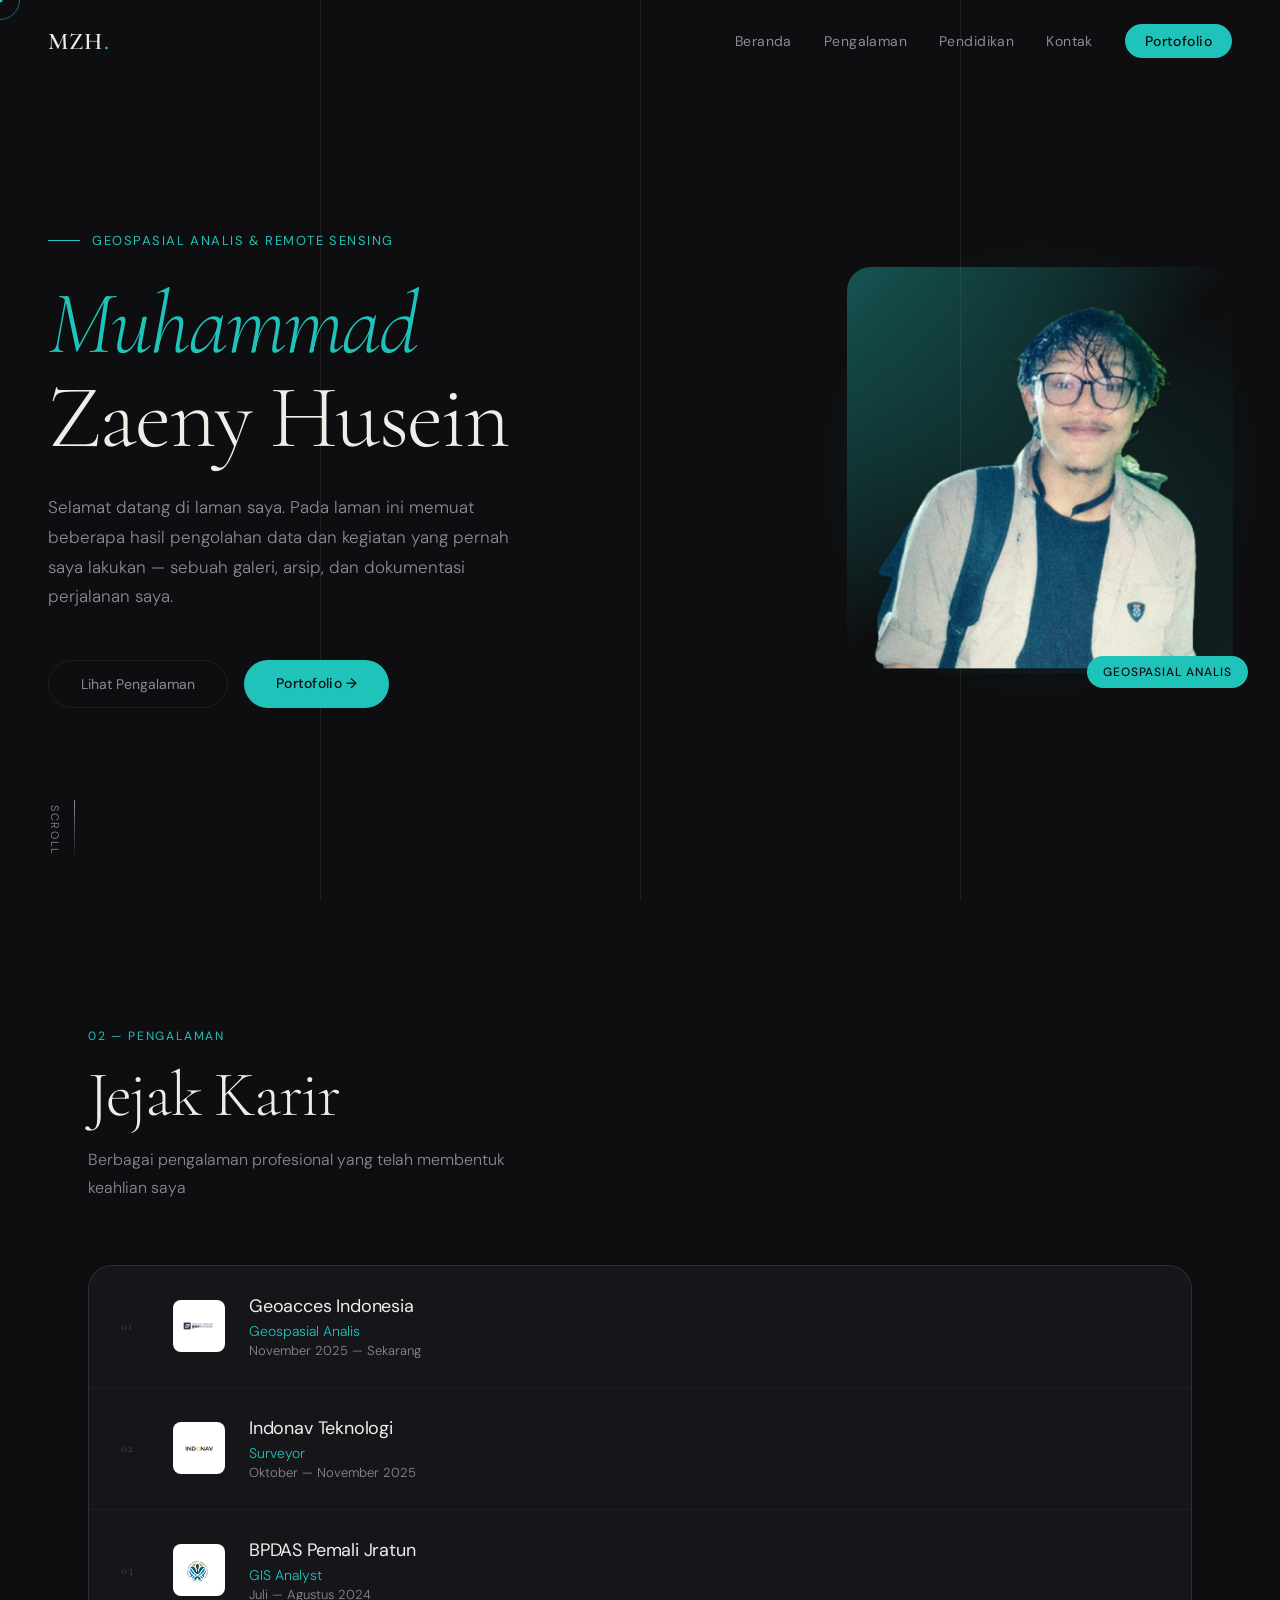
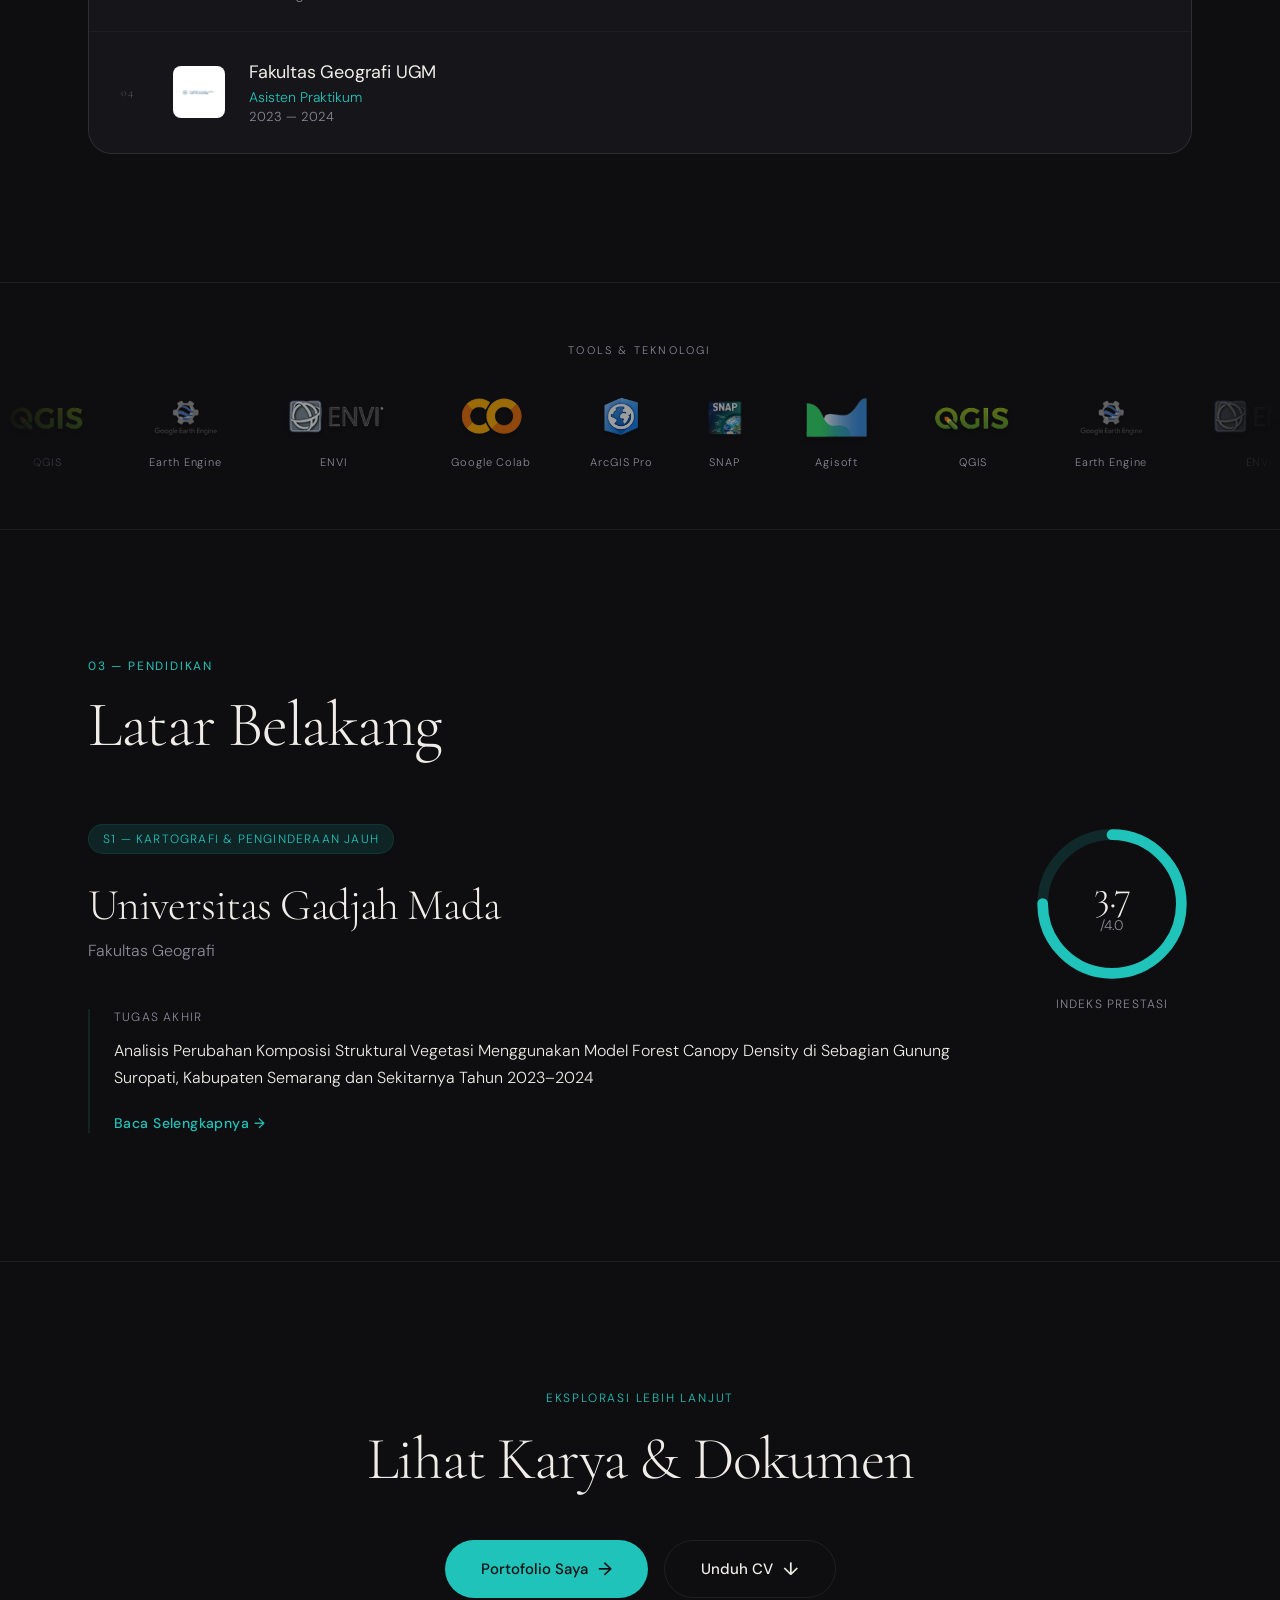
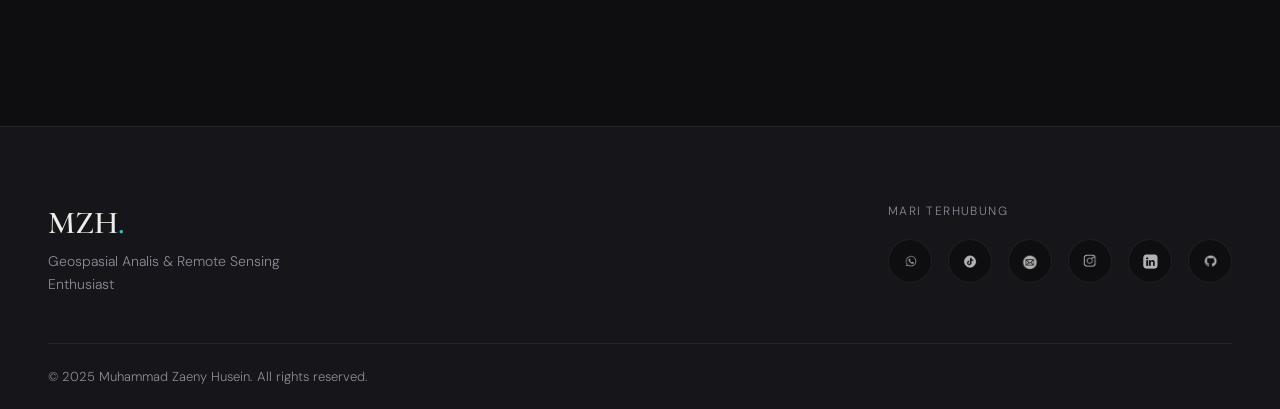
==== commit f71d1066: "Add files via upload" ====
--- a/index.html
+++ b/index.html
@@ -3,138 +3,324 @@
 <head>
     <meta charset="UTF-8">
     <meta name="viewport" content="width=device-width, initial-scale=1.0">
-    <title>Portfolio - Muhammad Zaeny Husein</title>
-    <link href="https://fonts.googleapis.com/css2?family=Montserrat:wght@400;500;700&family=Plus+Jakarta+Sans:wght@700&display=swap" rel="stylesheet">
+    <title>Portfolio — Muhammad Zaeny Husein</title>
+    <link href="https://fonts.googleapis.com/css2?family=Cormorant+Garamond:ital,wght@0,300;0,400;0,600;1,300;1,400&family=DM+Sans:wght@300;400;500&display=swap" rel="stylesheet">
     <link rel="stylesheet" href="style.css">
 </head>
 <body>
-    <nav>
+
+    <!-- CURSOR -->
+    <div class="cursor" id="cursor"></div>
+    <div class="cursor-dot" id="cursorDot"></div>
+
+    <!-- NAV -->
+    <nav id="mainNav">
+        <div class="nav-logo">MZH<span class="dot">.</span></div>
         <div class="nav-links">
             <a href="#beranda">Beranda</a>
             <a href="#pengalaman">Pengalaman</a>
             <a href="#pendidikan">Pendidikan</a>
             <a href="#kontak">Kontak</a>
-            <a href="portofolio.html">Portofolio</a>
-        </div>
+            <a href="portofolio.html" class="nav-cta">Portofolio</a>
+        </div>
+        <button class="hamburger" id="hamburger" aria-label="Menu">
+            <span></span><span></span>
+        </button>
     </nav>
 
+    <!-- MOBILE MENU -->
+    <div class="mobile-menu" id="mobileMenu">
+        <a href="#beranda" onclick="closeMobile()">Beranda</a>
+        <a href="#pengalaman" onclick="closeMobile()">Pengalaman</a>
+        <a href="#pendidikan" onclick="closeMobile()">Pendidikan</a>
+        <a href="#kontak" onclick="closeMobile()">Kontak</a>
+        <a href="portofolio.html" onclick="closeMobile()">Portofolio</a>
+    </div>
+
+    <!-- HERO -->
     <section id="beranda" class="hero">
-        <div class="hero-text">
-            <p class="greeting">Hallo saya</p>
-            <h1 class="nama-saya">Muhammad<br>Zaeny Husein</h1>
-            <h2>Geospasial Analis &nbsp;&nbsp; Remote Sensing Enthusiast</h2>
-            <p class="deskripsi">Selamat datang di laman saya. Pada laman ini memuat beberapa hasil pengolahan data dan kegiatan yang pernah saya lakukan. Harapannya dapat menjadi galeri, arsip, dan dokumentasi yang pernah saya lakukan. Selamat berkunjung di laman ini....</p>
-        </div>
-        <div class="hero-image">
-            <div class="foto-bg"></div>
-            <img src="assets/Foto.png" alt="Muhammad Zaeny Husein">
-        </div>
-    </section>
-
-    <section id="pengalaman" class="section-container">
-        <h2 class="section-title">Pengalaman</h2>
-        <p class="section-subtitle">Berikut merupakan pengalaman kerja saya</p>
-        
-        <div class="grid-pengalaman">
-            <div class="card">
-                <div class="card-logo-container">
-                    <img src="assets/LogoGeoacces.png" alt="Geoaccess" class="card-logo">
-                </div>
-                <h3>Geoacces Indonesia</h3>
-                <p>Geospasial analis (November 2025-Sekarang)</p>
-            </div>
-            
-            <div class="card">
-                <div class="card-logo-container">
-                    <img src="assets/LogoIndonav.png" alt="Indonav" class="card-logo">
-                </div>
-                <h3>Indonav Teknologi</h3>
-                <p>Surveyor (Oktober 2025-November 2025)</p>
-            </div>
-
-            <a href="LINK_NOTION_BPDAS_ANDA_DI_SINI" class="card card-link">
-                <div class="card-logo-container">
-                    <img src="assets/LogoBPDAS.png" alt="BPDAS" class="card-logo">
-                </div>
-                <h3>BPDAS Pemali Jratun</h3>
-                <p class="text-highlight">GIS Analyst (Juli 2024-Agustus 2024)</p>
+        <div class="hero-bg-lines">
+            <div class="line"></div>
+            <div class="line"></div>
+            <div class="line"></div>
+        </div>
+
+        <div class="hero-inner">
+            <div class="hero-left">
+                <p class="hero-eyebrow">
+                    <span class="eyebrow-line"></span>
+                    Geospasial Analis &amp; Remote Sensing
+                </p>
+                <h1 class="hero-name">
+                    <em>Muhammad</em><br>
+                    Zaeny Husein
+                </h1>
+                <p class="hero-desc">
+                    Selamat datang di laman saya. Pada laman ini memuat beberapa hasil pengolahan data
+                    dan kegiatan yang pernah saya lakukan — sebuah galeri, arsip, dan dokumentasi perjalanan saya.
+                </p>
+                <div class="hero-ctas">
+                    <a href="#pengalaman" class="btn-outline">Lihat Pengalaman</a>
+                    <a href="portofolio.html" class="btn-fill">Portofolio →</a>
+                </div>
+            </div>
+
+            <div class="hero-right">
+                <div class="photo-frame">
+                    <div class="photo-glow"></div>
+                    <div class="photo-border"></div>
+                    <img src="assets/Foto.png" alt="Muhammad Zaeny Husein" class="photo-img">
+                    <div class="photo-label">
+                        <span>Geospasial Analis</span>
+                    </div>
+                </div>
+            </div>
+        </div>
+
+        <div class="scroll-hint">
+            <span>Scroll</span>
+            <div class="scroll-line"></div>
+        </div>
+    </section>
+
+    <!-- PENGALAMAN -->
+    <section id="pengalaman" class="section-wrap">
+        <div class="section-header">
+            <p class="section-label">02 — Pengalaman</p>
+            <h2 class="section-title">Jejak Karir</h2>
+            <p class="section-sub">Berbagai pengalaman profesional yang telah membentuk keahlian saya</p>
+        </div>
+
+        <div class="exp-grid">
+            <div class="exp-card" data-index="01">
+                <div class="exp-logo-wrap">
+                    <img src="assets/LogoGeoacces.png" alt="Geoaccess" class="exp-logo">
+                </div>
+                <div class="exp-info">
+                    <h3>Geoacces Indonesia</h3>
+                    <p class="exp-role">Geospasial Analis</p>
+                    <p class="exp-period">November 2025 — Sekarang</p>
+                </div>
+                <div class="exp-arrow">↗</div>
+            </div>
+
+            <div class="exp-card" data-index="02">
+                <div class="exp-logo-wrap">
+                    <img src="assets/LogoIndonav.png" alt="Indonav" class="exp-logo">
+                </div>
+                <div class="exp-info">
+                    <h3>Indonav Teknologi</h3>
+                    <p class="exp-role">Surveyor</p>
+                    <p class="exp-period">Oktober — November 2025</p>
+                </div>
+                <div class="exp-arrow">↗</div>
+            </div>
+
+            <a href="LINK_NOTION_BPDAS_ANDA_DI_SINI" class="exp-card exp-card--link" data-index="03">
+                <div class="exp-logo-wrap">
+                    <img src="assets/LogoBPDAS.png" alt="BPDAS" class="exp-logo">
+                </div>
+                <div class="exp-info">
+                    <h3>BPDAS Pemali Jratun</h3>
+                    <p class="exp-role">GIS Analyst</p>
+                    <p class="exp-period">Juli — Agustus 2024</p>
+                </div>
+                <div class="exp-arrow">↗</div>
             </a>
 
-            <a href="LINK_NOTION_GEOGRAFI_ANDA_DI_SINI" class="card card-link">
-                <div class="card-logo-container">
-                    <img src="assets/LogoGeografi.png" alt="UGM" class="card-logo">
-                </div>
-                <h3>Fakultas Geografi UGM</h3>
-                <p>Asisten Praktikum (2023-2024)</p>
+            <a href="LINK_NOTION_GEOGRAFI_ANDA_DI_SINI" class="exp-card exp-card--link" data-index="04">
+                <div class="exp-logo-wrap">
+                    <img src="assets/LogoGeografi.png" alt="UGM" class="exp-logo">
+                </div>
+                <div class="exp-info">
+                    <h3>Fakultas Geografi UGM</h3>
+                    <p class="exp-role">Asisten Praktikum</p>
+                    <p class="exp-period">2023 — 2024</p>
+                </div>
+                <div class="exp-arrow">↗</div>
             </a>
         </div>
     </section>
 
-    <section id="skills" class="section-container">
-        <h2 class="section-title">Skills</h2>
-        <div class="skills-wrapper">
-            <div class="skills-track">
-                <img src="assets/QGIS.png" alt="QGIS">
-                <img src="assets/GEE.png" alt="Google Earth Engine">
-                <img src="assets/Envi.png" alt="ENVI">
-                <img src="assets/GoogleColab.png" alt="Google Colab">
-                <img src="assets/ArcGISPro.png" alt="ArcGIS">
-                <img src="assets/Snap.png" alt="SNAP">
-                <img src="assets/Agisoft.png" alt="Agisoft">
-
-                <img src="assets/QGIS.png" alt="QGIS">
-                <img src="assets/GEE.png" alt="Google Earth Engine">
-                <img src="assets/Envi.png" alt="ENVI">
-                <img src="assets/GoogleColab.png" alt="Google Colab">
-                <img src="assets/ArcGISPro.png" alt="ArcGIS">
-                <img src="assets/Snap.png" alt="SNAP">
-                <img src="assets/Agisoft.png" alt="Agisoft">
-            </div>
-        </div>
-    </section>
-
-    <section id="pendidikan" class="section-container">
-        <h2 class="section-title">Pendidikan</h2>
-        <div class="pendidikan-content">
-            <div class="pendidikan-teks">
-                <h3>Lulusan Kartografi Penginderaan Jauh,<br>Fakultas Geografi, Universitas Gadjah Mada</h3>
-                <h4>Tugas Akhir</h4>
-                <p>Analisis Perubahan Komposisi Struktural Vegetasi Menggunakan Model Forest Canopy Density di Sebagian Gunung Suropati, Kabupaten Semarang dan Sekitarnya Tahun 2023-2024</p>
-            </div>
-            <div class="ipk-box">
-                <p>3,7/4</p>
-                <a href="https://whispering-asparagus-c5b.notion.site/Tugas-Akhir-Skripsi-Muhammad-Zaeny-Husein-2486b859fdbc8033b379f53002ec9492?source=copy_link" target="_blank" class="btn-primary">Cek disini</a>
-            </div>
-        </div>
-    </section>
-
-    <section id="portofolio" class="section-container btn-group">
-        <a href="portofolio.html" class="btn-large">Portofolio Saya</a>
-        <a href="assets/CV.pdf" target="_blank" class="btn-large">CV Saya</a>
-    </section>
-
+    <!-- SKILLS -->
+    <section id="skills" class="skills-section">
+        <div class="skills-label">Tools &amp; Teknologi</div>
+        <div class="skills-marquee-wrap">
+            <div class="skills-marquee">
+                <div class="skills-track">
+                    <div class="skill-item"><img src="assets/QGIS.png" alt="QGIS"><span>QGIS</span></div>
+                    <div class="skill-item"><img src="assets/GEE.png" alt="GEE"><span>Earth Engine</span></div>
+                    <div class="skill-item"><img src="assets/Envi.png" alt="ENVI"><span>ENVI</span></div>
+                    <div class="skill-item"><img src="assets/GoogleColab.png" alt="Colab"><span>Google Colab</span></div>
+                    <div class="skill-item"><img src="assets/ArcGISPro.png" alt="ArcGIS"><span>ArcGIS Pro</span></div>
+                    <div class="skill-item"><img src="assets/Snap.png" alt="SNAP"><span>SNAP</span></div>
+                    <div class="skill-item"><img src="assets/Agisoft.png" alt="Agisoft"><span>Agisoft</span></div>
+                    <!-- Duplicate for infinite scroll -->
+                    <div class="skill-item"><img src="assets/QGIS.png" alt="QGIS"><span>QGIS</span></div>
+                    <div class="skill-item"><img src="assets/GEE.png" alt="GEE"><span>Earth Engine</span></div>
+                    <div class="skill-item"><img src="assets/Envi.png" alt="ENVI"><span>ENVI</span></div>
+                    <div class="skill-item"><img src="assets/GoogleColab.png" alt="Colab"><span>Google Colab</span></div>
+                    <div class="skill-item"><img src="assets/ArcGISPro.png" alt="ArcGIS"><span>ArcGIS Pro</span></div>
+                    <div class="skill-item"><img src="assets/Snap.png" alt="SNAP"><span>SNAP</span></div>
+                    <div class="skill-item"><img src="assets/Agisoft.png" alt="Agisoft"><span>Agisoft</span></div>
+                </div>
+            </div>
+        </div>
+    </section>
+
+    <!-- PENDIDIKAN -->
+    <section id="pendidikan" class="section-wrap">
+        <div class="section-header">
+            <p class="section-label">03 — Pendidikan</p>
+            <h2 class="section-title">Latar Belakang</h2>
+        </div>
+
+        <div class="edu-layout">
+            <div class="edu-main">
+                <div class="edu-badge">S1 — Kartografi &amp; Penginderaan Jauh</div>
+                <h3 class="edu-univ">Universitas Gadjah Mada</h3>
+                <p class="edu-faculty">Fakultas Geografi</p>
+
+                <div class="edu-thesis">
+                    <p class="thesis-label">Tugas Akhir</p>
+                    <p class="thesis-title">
+                        Analisis Perubahan Komposisi Struktural Vegetasi Menggunakan Model Forest Canopy Density
+                        di Sebagian Gunung Suropati, Kabupaten Semarang dan Sekitarnya Tahun 2023–2024
+                    </p>
+                    <a href="https://whispering-asparagus-c5b.notion.site/Tugas-Akhir-Skripsi-Muhammad-Zaeny-Husein-2486b859fdbc8033b379f53002ec9492?source=copy_link"
+                        target="_blank" class="thesis-link">Baca Selengkapnya →</a>
+                </div>
+            </div>
+
+            <div class="edu-stat">
+                <div class="ipk-ring">
+                    <svg viewBox="0 0 120 120" class="ring-svg">
+                        <circle cx="60" cy="60" r="52" fill="none" stroke="rgba(31,195,186,0.15)" stroke-width="8"/>
+                        <circle cx="60" cy="60" r="52" fill="none" stroke="#1FC3BA" stroke-width="8"
+                            stroke-dasharray="326.7" stroke-dashoffset="81.7"
+                            stroke-linecap="round" transform="rotate(-90 60 60)"/>
+                    </svg>
+                    <div class="ipk-value">
+                        <span class="ipk-num">3.7</span>
+                        <span class="ipk-denom">/4.0</span>
+                    </div>
+                </div>
+                <p class="ipk-label">Indeks Prestasi</p>
+            </div>
+        </div>
+    </section>
+
+    <!-- CTA SECTION -->
+    <section id="portofolio" class="cta-section">
+        <div class="cta-inner">
+            <p class="cta-eyebrow">Eksplorasi Lebih Lanjut</p>
+            <h2 class="cta-title">Lihat Karya &amp; Dokumen</h2>
+            <div class="cta-buttons">
+                <a href="portofolio.html" class="cta-btn cta-btn--primary">
+                    <span>Portofolio Saya</span>
+                    <span class="btn-icon">→</span>
+                </a>
+                <a href="assets/CV.pdf" target="_blank" class="cta-btn cta-btn--secondary">
+                    <span>Unduh CV</span>
+                    <span class="btn-icon">↓</span>
+                </a>
+            </div>
+        </div>
+    </section>
+
+    <!-- FOOTER -->
     <footer id="kontak">
-        <p>Kenal lebih dekat yuk!!!</p>
-        <div class="social-icons">
-            <a href="https://wa.me/6285640674635" target="_blank">
-                <img src="assets/WA.png" alt="WhatsApp">
-            </a>
-            <a href="https://www.tiktok.com/@sennnnnnnnh?_t=ZS-8yZfUj1YEIK&_r=1" target="_blank">
-                <img src="assets/Tiktok.png" alt="TikTok">
-            </a>
-            <a href="https://mail.google.com/mail/u/0/?view=cm&tf=1&fs=1&to=zaenyhusein@gmail.com" target="_blank">
-                <img src="assets/Email.png" alt="Email">
-            </a>
-            <a href="https://www.instagram.com/zennnsennnn?igsh=Z3Blc3F3dm5uODli" target="_blank">
-                <img src="assets/Instagram.png" alt="Instagram">
-            </a>
-            <a href="https://www.linkedin.com/in/muhammad-zaeny-husein" target="_blank">
-                <img src="assets/Linkedin.png" alt="LinkedIn">
-            </a>
-            <a href="https://github.com/zaenyhusen" target="_blank">
-                <img src="assets/Github.png" alt="GitHub">
-            </a>
+        <div class="footer-inner">
+            <div class="footer-left">
+                <p class="footer-logo">MZH<span class="dot">.</span></p>
+                <p class="footer-tagline">Geospasial Analis &amp; Remote Sensing Enthusiast</p>
+            </div>
+            <div class="footer-right">
+                <p class="footer-connect">Mari Terhubung</p>
+                <div class="social-row">
+                    <a href="https://wa.me/6285640674635" target="_blank" class="social-link" aria-label="WhatsApp">
+                        <img src="assets/WA.png" alt="WhatsApp">
+                    </a>
+                    <a href="https://www.tiktok.com/@sennnnnnnnh?_t=ZS-8yZfUj1YEIK&_r=1" target="_blank" class="social-link" aria-label="TikTok">
+                        <img src="assets/Tiktok.png" alt="TikTok">
+                    </a>
+                    <a href="https://mail.google.com/mail/u/0/?view=cm&tf=1&fs=1&to=zaenyhusein@gmail.com" target="_blank" class="social-link" aria-label="Email">
+                        <img src="assets/Email.png" alt="Email">
+                    </a>
+                    <a href="https://www.instagram.com/zennnsennnn?igsh=Z3Blc3F3dm5uODli" target="_blank" class="social-link" aria-label="Instagram">
+                        <img src="assets/Instagram.png" alt="Instagram">
+                    </a>
+                    <a href="https://www.linkedin.com/in/muhammad-zaeny-husein" target="_blank" class="social-link" aria-label="LinkedIn">
+                        <img src="assets/Linkedin.png" alt="LinkedIn">
+                    </a>
+                    <a href="https://github.com/zaenyhusen" target="_blank" class="social-link" aria-label="GitHub">
+                        <img src="assets/Github.png" alt="GitHub">
+                    </a>
+                </div>
+            </div>
+        </div>
+        <div class="footer-bottom">
+            <p>© 2025 Muhammad Zaeny Husein. All rights reserved.</p>
         </div>
     </footer>
+
+    <script>
+        // Custom cursor
+        const cursor = document.getElementById('cursor');
+        const cursorDot = document.getElementById('cursorDot');
+        let cx = 0, cy = 0, tx = 0, ty = 0;
+
+        document.addEventListener('mousemove', e => {
+            tx = e.clientX; ty = e.clientY;
+            cursorDot.style.left = tx + 'px';
+            cursorDot.style.top = ty + 'px';
+        });
+
+        function animCursor() {
+            cx += (tx - cx) * 0.12;
+            cy += (ty - cy) * 0.12;
+            cursor.style.left = cx + 'px';
+            cursor.style.top = cy + 'px';
+            requestAnimationFrame(animCursor);
+        }
+        animCursor();
+
+        document.querySelectorAll('a, button').forEach(el => {
+            el.addEventListener('mouseenter', () => cursor.classList.add('cursor--hover'));
+            el.addEventListener('mouseleave', () => cursor.classList.remove('cursor--hover'));
+        });
+
+        // Nav scroll
+        const nav = document.getElementById('mainNav');
+        window.addEventListener('scroll', () => {
+            nav.classList.toggle('nav--scrolled', window.scrollY > 60);
+        });
+
+        // Hamburger
+        const hamburger = document.getElementById('hamburger');
+        const mobileMenu = document.getElementById('mobileMenu');
+        hamburger.addEventListener('click', () => {
+            hamburger.classList.toggle('open');
+            mobileMenu.classList.toggle('open');
+        });
+        function closeMobile() {
+            hamburger.classList.remove('open');
+            mobileMenu.classList.remove('open');
+        }
+
+        // Intersection observer for fade-in
+        const observer = new IntersectionObserver((entries) => {
+            entries.forEach(e => {
+                if (e.isIntersecting) {
+                    e.target.classList.add('in-view');
+                }
+            });
+        }, { threshold: 0.1 });
+
+        document.querySelectorAll('.exp-card, .section-header, .edu-layout, .cta-inner').forEach(el => {
+            el.classList.add('reveal');
+            observer.observe(el);
+        });
+    </script>
 </body>
 </html>
--- a/style.css
+++ b/style.css
@@ -1,15 +1,32 @@
-/* --- PENGATURAN DASAR --- */
+/* ============================================================
+   PORTFOLIO — MUHAMMAD ZAENY HUSEIN
+   Elegant, refined dark aesthetic
+   ============================================================ */
+
+/* --- ROOT VARIABLES --- */
 :root {
-    --bg-main: #222222;
-    --text-white: #FEFFFE;
-    --accent-color: #ffffff;
-    --btn-color: #1FC3BA;
-    --card-grad: linear-gradient(180deg, #20CAC0 0%, rgba(27, 27, 27, 0.7) 100%);
-    --font-heading: 'Plus Jakarta Sans', sans-serif;
-    --font-text: 'Montserrat', sans-serif;
-}
-
-* {
+    --bg: #0e0e10;
+    --surface: #16161a;
+    --surface-2: #1e1e24;
+    --border: rgba(255,255,255,0.07);
+    --text-primary: #f0ede8;
+    --text-secondary: #8a8a99;
+    --accent: #1FC3BA;
+    --accent-dim: rgba(31, 195, 186, 0.12);
+    --accent-glow: rgba(31, 195, 186, 0.25);
+
+    --font-display: 'Cormorant Garamond', Georgia, serif;
+    --font-body: 'DM Sans', sans-serif;
+
+    --radius-sm: 8px;
+    --radius-md: 16px;
+    --radius-lg: 24px;
+
+    --ease-out: cubic-bezier(0.22, 1, 0.36, 1);
+}
+
+/* --- RESET & BASE --- */
+*, *::before, *::after {
     box-sizing: border-box;
     margin: 0;
     padding: 0;
@@ -17,556 +34,1212 @@
 
 html {
     scroll-behavior: smooth;
+    font-size: 16px;
 }
 
 body {
-    background-color: var(--bg-main);
-    color: var(--text-white);
-    font-family: var(--font-text);
+    background-color: var(--bg);
+    color: var(--text-primary);
+    font-family: var(--font-body);
+    font-weight: 300;
     overflow-x: hidden;
-}
-
-/* --- NAVIGASI --- */
+    -webkit-font-smoothing: antialiased;
+    cursor: none;
+}
+
+img {
+    display: block;
+    max-width: 100%;
+}
+
+a {
+    text-decoration: none;
+    color: inherit;
+}
+
+/* --- CUSTOM CURSOR --- */
+.cursor {
+    position: fixed;
+    width: 40px;
+    height: 40px;
+    border: 1px solid rgba(31, 195, 186, 0.5);
+    border-radius: 50%;
+    pointer-events: none;
+    z-index: 9999;
+    transform: translate(-50%, -50%);
+    transition: width 0.3s var(--ease-out), height 0.3s var(--ease-out),
+                border-color 0.3s, background-color 0.3s;
+}
+
+.cursor.cursor--hover {
+    width: 60px;
+    height: 60px;
+    border-color: var(--accent);
+    background-color: var(--accent-dim);
+}
+
+.cursor-dot {
+    position: fixed;
+    width: 5px;
+    height: 5px;
+    background: var(--accent);
+    border-radius: 50%;
+    pointer-events: none;
+    z-index: 9999;
+    transform: translate(-50%, -50%);
+}
+
+/* --- NAVIGATION --- */
 nav {
-    display: flex;
-    justify-content: center;
-    padding: 20px 16px;
-    background: transparent;
-    position: sticky;
+    position: fixed;
     top: 0;
+    left: 0;
+    right: 0;
     z-index: 100;
-    backdrop-filter: blur(10px);
-    -webkit-backdrop-filter: blur(10px);
+    display: flex;
+    align-items: center;
+    justify-content: space-between;
+    padding: 24px 48px;
+    transition: background 0.4s, padding 0.4s, box-shadow 0.4s;
+}
+
+nav.nav--scrolled {
+    background: rgba(14, 14, 16, 0.85);
+    backdrop-filter: blur(20px);
+    -webkit-backdrop-filter: blur(20px);
+    padding: 16px 48px;
+    box-shadow: 0 1px 0 var(--border);
+}
+
+.nav-logo {
+    font-family: var(--font-display);
+    font-size: 24px;
+    font-weight: 600;
+    letter-spacing: 0.05em;
+    color: var(--text-primary);
+}
+
+.dot {
+    color: var(--accent);
 }
 
 .nav-links {
     display: flex;
-    flex-wrap: wrap;
-    justify-content: center;
-    gap: 8px 16px;
+    align-items: center;
+    gap: 32px;
 }
 
 .nav-links a {
-    color: var(--text-white);
-    text-decoration: none;
-    font-size: clamp(13px, 1.5vw, 16px);
-    font-weight: 500;
-    padding: 4px 8px;
-    border-radius: 8px;
-    transition: color 0.2s, background 0.2s;
-    white-space: nowrap;
+    font-size: 14px;
+    font-weight: 400;
+    color: var(--text-secondary);
+    letter-spacing: 0.03em;
+    transition: color 0.2s;
+    cursor: none;
 }
 
 .nav-links a:hover,
 .nav-links a.active {
-    color: var(--btn-color);
-}
-
-/* --- HERO SECTION --- */
+    color: var(--text-primary);
+}
+
+.nav-cta {
+    background: var(--accent) !important;
+    color: var(--bg) !important;
+    padding: 8px 20px;
+    border-radius: 100px;
+    font-weight: 500 !important;
+    transition: opacity 0.2s, transform 0.2s !important;
+}
+
+.nav-cta:hover {
+    opacity: 0.85 !important;
+    transform: translateY(-1px) !important;
+}
+
+/* Hamburger */
+.hamburger {
+    display: none;
+    flex-direction: column;
+    gap: 6px;
+    background: none;
+    border: none;
+    cursor: none;
+    padding: 4px;
+}
+
+.hamburger span {
+    display: block;
+    width: 24px;
+    height: 1.5px;
+    background: var(--text-primary);
+    transition: transform 0.3s, opacity 0.3s;
+    transform-origin: center;
+}
+
+.hamburger.open span:nth-child(1) {
+    transform: translateY(7.5px) rotate(45deg);
+}
+.hamburger.open span:nth-child(2) {
+    transform: translateY(-7.5px) rotate(-45deg);
+}
+
+/* Mobile Menu */
+.mobile-menu {
+    position: fixed;
+    top: 0;
+    right: 0;
+    width: 280px;
+    height: 100vh;
+    background: var(--surface);
+    border-left: 1px solid var(--border);
+    display: flex;
+    flex-direction: column;
+    padding: 100px 40px 40px;
+    gap: 32px;
+    z-index: 99;
+    transform: translateX(100%);
+    transition: transform 0.4s var(--ease-out);
+}
+
+.mobile-menu.open {
+    transform: translateX(0);
+}
+
+.mobile-menu a {
+    font-family: var(--font-display);
+    font-size: 28px;
+    font-weight: 600;
+    color: var(--text-secondary);
+    transition: color 0.2s;
+}
+
+.mobile-menu a:hover {
+    color: var(--accent);
+}
+
+/* --- SCROLL ANIMATION --- */
+.reveal {
+    opacity: 0;
+    transform: translateY(30px);
+    transition: opacity 0.7s var(--ease-out), transform 0.7s var(--ease-out);
+}
+
+.reveal.in-view {
+    opacity: 1;
+    transform: translateY(0);
+}
+
+/* --- HERO --- */
 .hero {
-    display: flex;
+    min-height: 100vh;
+    display: flex;
+    flex-direction: column;
+    justify-content: center;
+    padding: 120px 48px 80px;
+    position: relative;
+    overflow: hidden;
+}
+
+/* Subtle background lines */
+.hero-bg-lines {
+    position: absolute;
+    inset: 0;
+    pointer-events: none;
+    z-index: 0;
+}
+
+.hero-bg-lines .line {
+    position: absolute;
+    top: 0;
+    bottom: 0;
+    width: 1px;
+    background: var(--border);
+}
+
+.hero-bg-lines .line:nth-child(1) { left: 25%; }
+.hero-bg-lines .line:nth-child(2) { left: 50%; }
+.hero-bg-lines .line:nth-child(3) { left: 75%; }
+
+.hero-inner {
+    position: relative;
+    z-index: 1;
+    display: flex;
+    align-items: center;
     justify-content: space-between;
-    align-items: center;
-    padding: clamp(30px, 6vw, 80px) clamp(20px, 10%, 120px);
-    min-height: 80vh;
-    gap: 40px;
-}
-
-.hero-text {
-    max-width: 650px;
-    flex: 1;
-    min-width: 0;
-}
-
-.greeting {
-    font-size: clamp(16px, 2vw, 24px);
-    margin-bottom: 10px;
-}
-
-.nama-saya {
-    font-family: var(--font-heading);
-    font-size: clamp(36px, 6vw, 72px);
-    line-height: 1.1;
-    margin-bottom: 20px;
-    transition: all 0.3s ease;
-}
-
-.nama-saya:hover {
-    color: var(--btn-color);
-    transform: translateY(-8px);
-}
-
-.hero h2 {
-    font-family: 'Montserrat', sans-serif;
-    font-size: clamp(14px, 1.8vw, 22px);
-    font-weight: 400;
-    line-height: 1.5;
-    color: #06f1f1;
-    margin-bottom: 20px;
-}
-
-.deskripsi {
-    font-size: clamp(14px, 1.5vw, 18px);
-    line-height: 1.6;
-}
-
-.hero-image {
-    position: relative;
-    width: clamp(200px, 40%, 500px);
-    flex-shrink: 0;
-    display: flex;
-    justify-content: center;
-}
-
-.foto-bg {
-    position: absolute;
-    width: 100%;
-    padding-bottom: 100%;
-    background: radial-gradient(50% 50% at 50% 50%, #10645F 0%, #202020 100%);
-    border-radius: 50%;
-    z-index: -1;
-    top: -20%;
-}
-
-.hero-image img {
-    width: 100%;
-    filter: drop-shadow(0px 4px 4px rgba(0, 0, 0, 0.25));
-}
-
-/* --- SECTION UMUM --- */
-.section-container {
-    padding: clamp(40px, 6vw, 80px) clamp(20px, 10%, 120px);
-}
-
-.section-title {
-    font-family: var(--font-heading);
-    font-size: clamp(32px, 5vw, 54px);
-    color: var(--accent-color);
-    text-align: center;
-    text-shadow: 0px 4px 4px rgba(0, 0, 0, 0.25);
-    margin-bottom: 10px;
-}
-
-.section-subtitle {
-    font-size: clamp(14px, 1.5vw, 18px);
-    text-align: center;
-    margin-bottom: 40px;
-}
-
-/* --- KARTU PENGALAMAN --- */
-.grid-pengalaman {
-    display: grid;
-    grid-template-columns: repeat(auto-fit, minmax(260px, 1fr));
-    gap: 24px;
+    gap: 60px;
     max-width: 1200px;
     margin: 0 auto;
-}
-
-.card {
-    background: var(--card-grad);
-    border-radius: 20px;
-    padding: clamp(20px, 3vw, 30px);
+    width: 100%;
+}
+
+.hero-left {
+    flex: 1;
+    max-width: 620px;
+}
+
+.hero-eyebrow {
+    display: flex;
+    align-items: center;
+    gap: 12px;
+    font-size: 13px;
+    font-weight: 400;
+    letter-spacing: 0.12em;
+    text-transform: uppercase;
+    color: var(--accent);
+    margin-bottom: 28px;
+    animation: fadeUp 1s var(--ease-out) 0.2s both;
+}
+
+.eyebrow-line {
+    display: block;
+    width: 32px;
+    height: 1px;
+    background: var(--accent);
+}
+
+.hero-name {
+    font-family: var(--font-display);
+    font-size: clamp(52px, 7vw, 90px);
+    font-weight: 300;
+    line-height: 1.05;
+    letter-spacing: -0.02em;
+    color: var(--text-primary);
+    margin-bottom: 28px;
+    animation: fadeUp 1s var(--ease-out) 0.4s both;
+}
+
+.hero-name em {
+    font-style: italic;
+    color: var(--accent);
+}
+
+.hero-desc {
+    font-size: clamp(15px, 1.6vw, 17px);
+    line-height: 1.75;
+    color: var(--text-secondary);
+    max-width: 480px;
+    margin-bottom: 48px;
+    animation: fadeUp 1s var(--ease-out) 0.6s both;
+}
+
+.hero-ctas {
+    display: flex;
+    gap: 16px;
+    flex-wrap: wrap;
+    animation: fadeUp 1s var(--ease-out) 0.8s both;
+}
+
+.btn-outline {
+    padding: 14px 32px;
+    border: 1px solid var(--border);
+    border-radius: 100px;
+    font-size: 14px;
+    font-weight: 400;
+    color: var(--text-secondary);
+    background: transparent;
+    transition: border-color 0.2s, color 0.2s, transform 0.2s;
+    cursor: none;
+}
+
+.btn-outline:hover {
+    border-color: var(--text-secondary);
+    color: var(--text-primary);
+    transform: translateY(-2px);
+}
+
+.btn-fill {
+    padding: 14px 32px;
+    border-radius: 100px;
+    font-size: 14px;
+    font-weight: 500;
+    color: var(--bg);
+    background: var(--accent);
+    transition: opacity 0.2s, transform 0.2s;
+    cursor: none;
+    letter-spacing: 0.02em;
+}
+
+.btn-fill:hover {
+    opacity: 0.85;
+    transform: translateY(-2px);
+}
+
+/* Hero Photo */
+.hero-right {
+    flex-shrink: 0;
+    animation: fadeUp 1s var(--ease-out) 0.5s both;
+}
+
+.photo-frame {
+    position: relative;
+    width: clamp(260px, 30vw, 400px);
+}
+
+.photo-glow {
+    position: absolute;
+    inset: -40px;
+    background: radial-gradient(ellipse at center, rgba(31,195,186,0.15) 0%, transparent 70%);
+    border-radius: 50%;
+    pointer-events: none;
+}
+
+.photo-border {
+    position: absolute;
+    inset: -1px;
+    border-radius: var(--radius-lg);
+    background: linear-gradient(135deg, rgba(31,195,186,0.4) 0%, transparent 50%, rgba(31,195,186,0.1) 100%);
+    z-index: 0;
+}
+
+.photo-img {
+    width: 100%;
+    border-radius: var(--radius-lg);
+    position: relative;
+    z-index: 1;
+    filter: grayscale(15%);
+    transition: filter 0.4s;
+}
+
+.photo-frame:hover .photo-img {
+    filter: grayscale(0%);
+}
+
+.photo-label {
+    position: absolute;
+    bottom: -16px;
+    right: -16px;
+    background: var(--accent);
+    color: var(--bg);
+    font-size: 12px;
+    font-weight: 500;
+    letter-spacing: 0.08em;
+    text-transform: uppercase;
+    padding: 8px 16px;
+    border-radius: 100px;
+    z-index: 2;
+}
+
+/* Scroll hint */
+.scroll-hint {
+    position: absolute;
+    bottom: 40px;
+    left: 48px;
+    display: flex;
+    align-items: center;
+    gap: 12px;
+    z-index: 1;
+    animation: fadeUp 1s var(--ease-out) 1.2s both;
+}
+
+.scroll-hint span {
+    font-size: 11px;
+    letter-spacing: 0.15em;
+    text-transform: uppercase;
+    color: var(--text-secondary);
+    writing-mode: vertical-rl;
+}
+
+.scroll-line {
+    width: 1px;
+    height: 60px;
+    background: linear-gradient(to bottom, var(--text-secondary), transparent);
+    animation: scrollPulse 2s ease-in-out infinite;
+}
+
+@keyframes scrollPulse {
+    0%, 100% { opacity: 0.4; transform: scaleY(1); }
+    50% { opacity: 1; transform: scaleY(0.7); }
+}
+
+@keyframes fadeUp {
+    from { opacity: 0; transform: translateY(24px); }
+    to   { opacity: 1; transform: translateY(0); }
+}
+
+/* --- SECTION SHARED --- */
+.section-wrap {
+    padding: clamp(80px, 10vw, 140px) 48px;
+    max-width: 1200px;
+    margin: 0 auto;
+}
+
+.section-header {
+    margin-bottom: 64px;
+}
+
+.section-label {
+    font-size: 12px;
+    letter-spacing: 0.15em;
+    text-transform: uppercase;
+    color: var(--accent);
+    margin-bottom: 16px;
+    font-weight: 400;
+}
+
+.section-title {
+    font-family: var(--font-display);
+    font-size: clamp(40px, 5vw, 64px);
+    font-weight: 300;
+    letter-spacing: -0.02em;
+    color: var(--text-primary);
+    margin-bottom: 16px;
+    line-height: 1.1;
+}
+
+.section-sub {
+    font-size: 16px;
+    color: var(--text-secondary);
+    max-width: 420px;
+    line-height: 1.7;
+}
+
+/* --- EXPERIENCE --- */
+.exp-grid {
+    display: flex;
+    flex-direction: column;
+    gap: 1px;
+    border: 1px solid var(--border);
+    border-radius: var(--radius-lg);
+    overflow: hidden;
+    background: var(--border);
+}
+
+.exp-card {
+    display: flex;
+    align-items: center;
+    gap: 24px;
+    padding: 28px 32px;
+    background: var(--surface);
+    text-decoration: none;
+    color: var(--text-primary);
+    cursor: default;
+    transition: background 0.25s;
+    position: relative;
+}
+
+.exp-card--link {
+    cursor: none;
+}
+
+.exp-card--link:hover {
+    background: var(--surface-2);
+}
+
+.exp-card--link:hover .exp-arrow {
+    opacity: 1;
+    transform: translate(3px, -3px);
+}
+
+/* Index number */
+.exp-card::before {
+    content: attr(data-index);
+    font-family: var(--font-display);
+    font-size: 12px;
+    color: var(--text-secondary);
+    opacity: 0.5;
+    width: 28px;
+    flex-shrink: 0;
+    letter-spacing: 0.05em;
+}
+
+.exp-logo-wrap {
+    width: 52px;
+    height: 52px;
+    background: #fff;
+    border-radius: var(--radius-sm);
+    display: flex;
+    align-items: center;
+    justify-content: center;
+    padding: 8px;
+    flex-shrink: 0;
+    overflow: hidden;
+}
+
+.exp-logo {
+    max-width: 100%;
+    max-height: 100%;
+    object-fit: contain;
+}
+
+.exp-info {
+    flex: 1;
+}
+
+.exp-info h3 {
+    font-size: 18px;
+    font-weight: 400;
+    margin-bottom: 4px;
+    letter-spacing: -0.01em;
+}
+
+.exp-role {
+    font-size: 14px;
+    color: var(--accent);
+    margin-bottom: 2px;
+}
+
+.exp-period {
+    font-size: 13px;
+    color: var(--text-secondary);
+}
+
+.exp-arrow {
+    font-size: 20px;
+    color: var(--accent);
+    opacity: 0;
+    transition: opacity 0.2s, transform 0.2s;
+}
+
+/* --- SKILLS --- */
+.skills-section {
+    padding: 60px 0;
+    overflow: hidden;
+    border-top: 1px solid var(--border);
+    border-bottom: 1px solid var(--border);
+}
+
+.skills-label {
     text-align: center;
-    display: flex;
-    flex-direction: column;
-    align-items: center;
-    text-decoration: none;
-    color: var(--text-white);
-    transition: transform 0.2s;
-}
-
-.card-link:hover {
-    transform: scale(1.05);
-}
-
-.card-logo-container {
-    background: #FFFFFF;
-    border-radius: 16px;
-    width: 80%;
-    height: 60px;
-    display: flex;
-    justify-content: center;
-    align-items: center;
-    margin-bottom: 16px;
-    padding: 10px;
-}
-
-.card-logo {
-    max-height: 100%;
-    max-width: 100%;
-    object-fit: contain;
-}
-
-.card h3 {
-    font-size: clamp(18px, 2.5vw, 28px);
-    font-weight: 400;
-    margin-bottom: 8px;
-}
-
-.card p {
-    font-size: clamp(12px, 1.2vw, 14px);
-}
-
-.text-highlight {
-    color: #CDE2DF;
-}
-
-/* --- SKILLS --- */
-.skills-wrapper {
+    font-size: 11px;
+    letter-spacing: 0.2em;
+    text-transform: uppercase;
+    color: var(--text-secondary);
+    margin-bottom: 36px;
+}
+
+.skills-marquee-wrap {
     width: 100%;
     overflow: hidden;
-    padding: 20px 0;
-    mask-image: linear-gradient(to right, transparent, black 10%, black 90%, transparent);
-    -webkit-mask-image: linear-gradient(to right, transparent, black 10%, black 90%, transparent);
+    mask-image: linear-gradient(to right, transparent, black 12%, black 88%, transparent);
+    -webkit-mask-image: linear-gradient(to right, transparent, black 12%, black 88%, transparent);
+}
+
+.skills-marquee {
+    display: flex;
 }
 
 .skills-track {
-    display: inline-flex;
-    gap: 40px;
-    animation: berjalan 20s linear infinite;
-}
-
-.skills-track img {
-    height: clamp(40px, 6vw, 70px);
-    object-fit: contain;
-    filter: drop-shadow(0px 4px 4px rgba(0, 0, 0, 0.25));
+    display: flex;
+    gap: 48px;
+    animation: marquee 22s linear infinite;
+    flex-shrink: 0;
 }
 
 .skills-track:hover {
     animation-play-state: paused;
 }
 
-@keyframes berjalan {
-    0% { transform: translateX(0); }
-    100% { transform: translateX(calc(-50% - 20px)); }
+.skill-item {
+    display: flex;
+    flex-direction: column;
+    align-items: center;
+    gap: 10px;
+    flex-shrink: 0;
+}
+
+.skill-item img {
+    height: clamp(36px, 5vw, 52px);
+    object-fit: contain;
+    opacity: 0.6;
+    transition: opacity 0.3s, transform 0.3s;
+}
+
+.skill-item:hover img {
+    opacity: 1;
+    transform: translateY(-4px);
+}
+
+.skill-item span {
+    font-size: 11px;
+    letter-spacing: 0.08em;
+    color: var(--text-secondary);
+    white-space: nowrap;
+}
+
+@keyframes marquee {
+    0%   { transform: translateX(0); }
+    100% { transform: translateX(-50%); }
 }
 
 /* --- PENDIDIKAN --- */
-.pendidikan-content {
-    display: flex;
-    justify-content: space-between;
-    align-items: center;
-    margin-top: 40px;
-    gap: 40px;
+.edu-layout {
+    display: flex;
+    gap: 80px;
+    align-items: flex-start;
     flex-wrap: wrap;
 }
 
-.pendidikan-teks {
+.edu-main {
     flex: 1;
-    min-width: 260px;
-}
-
-.pendidikan-teks h3 {
-    font-size: clamp(18px, 2.5vw, 28px);
+    min-width: 280px;
+}
+
+.edu-badge {
+    display: inline-block;
+    font-size: 12px;
+    letter-spacing: 0.1em;
+    text-transform: uppercase;
+    color: var(--accent);
+    border: 1px solid var(--accent-dim);
+    background: var(--accent-dim);
+    padding: 6px 14px;
+    border-radius: 100px;
+    margin-bottom: 24px;
+}
+
+.edu-univ {
+    font-family: var(--font-display);
+    font-size: clamp(28px, 4vw, 44px);
+    font-weight: 300;
+    letter-spacing: -0.02em;
+    margin-bottom: 8px;
+}
+
+.edu-faculty {
+    font-size: 16px;
+    color: var(--text-secondary);
+    margin-bottom: 48px;
+}
+
+.edu-thesis {
+    border-left: 2px solid var(--accent-dim);
+    padding-left: 24px;
+}
+
+.thesis-label {
+    font-size: 12px;
+    letter-spacing: 0.1em;
+    text-transform: uppercase;
+    color: var(--text-secondary);
+    margin-bottom: 12px;
+}
+
+.thesis-title {
+    font-size: 16px;
+    line-height: 1.7;
+    color: var(--text-primary);
+    margin-bottom: 20px;
+    font-weight: 300;
+}
+
+.thesis-link {
+    font-size: 14px;
+    color: var(--accent);
     font-weight: 500;
-    margin-bottom: 16px;
-}
-
-.pendidikan-teks h4 {
-    font-size: clamp(16px, 2vw, 24px);
-    font-weight: 500;
-    margin-bottom: 10px;
-}
-
-.pendidikan-teks p {
-    font-size: clamp(13px, 1.4vw, 16px);
-    line-height: 1.6;
-}
-
-.ipk-box {
-    background: linear-gradient(180deg, #202020 0%, #1D524F 100%);
-    border-radius: 20px;
-    padding: clamp(24px, 4vw, 40px) clamp(30px, 5vw, 60px);
+    letter-spacing: 0.03em;
+    transition: opacity 0.2s;
+    cursor: none;
+}
+
+.thesis-link:hover {
+    opacity: 0.7;
+}
+
+/* IPK Ring */
+.edu-stat {
+    flex-shrink: 0;
+    display: flex;
+    flex-direction: column;
+    align-items: center;
+    gap: 12px;
+}
+
+.ipk-ring {
+    position: relative;
+    width: 160px;
+    height: 160px;
+}
+
+.ring-svg {
+    width: 100%;
+    height: 100%;
+    transform: rotate(0deg);
+}
+
+.ring-svg circle:last-child {
+    transition: stroke-dashoffset 2s var(--ease-out);
+}
+
+.ipk-value {
+    position: absolute;
+    inset: 0;
+    display: flex;
+    flex-direction: column;
+    align-items: center;
+    justify-content: center;
+}
+
+.ipk-num {
+    font-family: var(--font-display);
+    font-size: 40px;
+    font-weight: 300;
+    color: var(--text-primary);
+    letter-spacing: -0.03em;
+    line-height: 1;
+}
+
+.ipk-denom {
+    font-size: 14px;
+    color: var(--text-secondary);
+    margin-top: 2px;
+}
+
+.ipk-label {
+    font-size: 12px;
+    letter-spacing: 0.1em;
+    text-transform: uppercase;
+    color: var(--text-secondary);
     text-align: center;
-    flex-shrink: 0;
-}
-
-.ipk-box p {
-    font-size: clamp(50px, 8vw, 80px);
-    font-weight: 700;
+}
+
+/* --- CTA SECTION --- */
+.cta-section {
+    padding: clamp(80px, 10vw, 140px) 48px;
+    display: flex;
+    justify-content: center;
+    border-top: 1px solid var(--border);
+}
+
+.cta-inner {
+    text-align: center;
+    max-width: 640px;
+}
+
+.cta-eyebrow {
+    font-size: 12px;
+    letter-spacing: 0.15em;
+    text-transform: uppercase;
+    color: var(--accent);
     margin-bottom: 20px;
 }
 
-/* --- TOMBOL (BUTTONS) --- */
-.btn-primary {
-    background: var(--btn-color);
-    box-shadow: inset 0px 4px 4px rgba(0, 0, 0, 0.25);
-    border-radius: 16px;
-    padding: 12px 32px;
-    color: #ffffff;
-    text-decoration: none;
-    font-weight: 700;
-    font-size: clamp(14px, 1.5vw, 18px);
-    display: inline-block;
-    transition: opacity 0.2s;
-}
-
-.btn-primary:hover {
-    opacity: 0.85;
-}
-
-.btn-group {
-    display: flex;
-    justify-content: center;
-    gap: clamp(16px, 4vw, 40px);
-    flex-wrap: wrap;
-}
-
-.btn-large {
-    background: var(--btn-color);
-    box-shadow: inset 0px 4px 4px rgba(0, 0, 0, 0.25);
-    border-radius: 20px;
-    padding: clamp(16px, 2.5vw, 30px) clamp(24px, 4vw, 48px);
-    min-width: 200px;
-    max-width: 360px;
-    width: 100%;
-    display: inline-block;
-    color: #ffffff;
-    text-decoration: none;
-    font-weight: 700;
-    font-size: clamp(18px, 2.5vw, 30px);
-    text-align: center;
-    transition: opacity 0.2s, transform 0.2s;
-}
-
-.btn-large:hover {
-    opacity: 0.85;
-    transform: translateY(-3px);
-}
-
-/* --- FOOTER / KONTAK --- */
-footer {
-    background: #FFFFFF;
-    color: var(--btn-color);
-    text-align: center;
-    padding: clamp(24px, 4vw, 40px) 20px;
-    margin-top: 50px;
-}
-
-footer p {
-    font-size: clamp(14px, 1.8vw, 18px);
-    font-weight: 700;
-    margin-bottom: 20px;
-}
-
-.social-icons {
-    display: flex;
+.cta-title {
+    font-family: var(--font-display);
+    font-size: clamp(36px, 5vw, 60px);
+    font-weight: 300;
+    letter-spacing: -0.02em;
+    margin-bottom: 48px;
+    line-height: 1.1;
+}
+
+.cta-buttons {
+    display: flex;
+    gap: 16px;
     justify-content: center;
     flex-wrap: wrap;
-    gap: clamp(12px, 2.5vw, 30px);
-}
-
-.social-icons img {
-    height: clamp(36px, 5vw, 50px);
+}
+
+.cta-btn {
+    display: flex;
+    align-items: center;
+    gap: 10px;
+    padding: 16px 36px;
+    border-radius: 100px;
+    font-size: 15px;
+    font-weight: 500;
+    transition: transform 0.25s var(--ease-out), opacity 0.2s;
+    cursor: none;
+}
+
+.cta-btn:hover {
+    transform: translateY(-3px);
+    opacity: 0.85;
+}
+
+.cta-btn--primary {
+    background: var(--accent);
+    color: var(--bg);
+}
+
+.cta-btn--secondary {
+    background: transparent;
+    color: var(--text-primary);
+    border: 1px solid var(--border);
+}
+
+.btn-icon {
+    font-size: 18px;
     transition: transform 0.2s;
 }
 
-.social-icons a:hover img {
-    transform: translateY(-5px);
-}
-
-/* =========================================
-   GAYA KHUSUS HALAMAN PORTOFOLIO
-   ========================================= */
+.cta-btn:hover .btn-icon {
+    transform: translate(3px, -3px);
+}
+
+.cta-btn--secondary:hover .btn-icon {
+    transform: translateY(3px);
+}
+
+/* --- FOOTER --- */
+footer {
+    background: var(--surface);
+    border-top: 1px solid var(--border);
+    padding: clamp(48px, 6vw, 80px) 48px 0;
+}
+
+.footer-inner {
+    display: flex;
+    justify-content: space-between;
+    align-items: flex-start;
+    flex-wrap: wrap;
+    gap: 48px;
+    max-width: 1200px;
+    margin: 0 auto;
+    padding-bottom: 48px;
+}
+
+.footer-logo {
+    font-family: var(--font-display);
+    font-size: 32px;
+    font-weight: 600;
+    margin-bottom: 8px;
+}
+
+.footer-tagline {
+    font-size: 14px;
+    color: var(--text-secondary);
+    max-width: 240px;
+    line-height: 1.6;
+}
+
+.footer-connect {
+    font-size: 12px;
+    letter-spacing: 0.12em;
+    text-transform: uppercase;
+    color: var(--text-secondary);
+    margin-bottom: 20px;
+}
+
+.social-row {
+    display: flex;
+    gap: 16px;
+    flex-wrap: wrap;
+}
+
+.social-link {
+    display: flex;
+    align-items: center;
+    justify-content: center;
+    width: 44px;
+    height: 44px;
+    border: 1px solid var(--border);
+    border-radius: 50%;
+    background: var(--bg);
+    transition: border-color 0.2s, transform 0.2s, background 0.2s;
+    cursor: none;
+}
+
+.social-link:hover {
+    border-color: var(--accent);
+    background: var(--accent-dim);
+    transform: translateY(-4px);
+}
+
+.social-link img {
+    width: 20px;
+    height: 20px;
+    object-fit: contain;
+    filter: brightness(0) invert(0.7);
+    transition: filter 0.2s;
+}
+
+.social-link:hover img {
+    filter: brightness(0) invert(1);
+}
+
+.footer-bottom {
+    max-width: 1200px;
+    margin: 0 auto;
+    padding: 24px 0;
+    border-top: 1px solid var(--border);
+}
+
+.footer-bottom p {
+    font-size: 13px;
+    color: var(--text-secondary);
+}
+
+/* ============================================================
+   PORTOFOLIO PAGE
+   ============================================================ */
 
 .portofolio-page {
-    background-color: #1A1A1E;
-    position: relative;
-    min-height: 100vh;
-}
-
-.glow-bg-left {
+    background-color: var(--bg);
+}
+
+.porto-ambient {
+    position: fixed;
+    inset: 0;
+    pointer-events: none;
+    z-index: 0;
+    overflow: hidden;
+}
+
+.ambient-orb {
     position: absolute;
-    width: clamp(300px, 60vw, 900px);
-    height: clamp(300px, 60vw, 900px);
-    left: clamp(-200px, -30vw, -400px);
-    top: clamp(-100px, -15vw, -200px);
-    background: radial-gradient(50% 50% at 50% 50%, #10645F 0%, rgba(32, 32, 32, 0) 100%);
-    z-index: 0;
     border-radius: 50%;
-    pointer-events: none;
-}
-
-.portofolio-header {
-    text-align: center;
-    padding: clamp(30px, 5vw, 60px) 20px clamp(30px, 4vw, 50px);
-    display: flex;
-    flex-direction: column;
-    align-items: center;
+    filter: blur(100px);
+}
+
+.ambient-orb--1 {
+    width: 600px;
+    height: 600px;
+    background: radial-gradient(circle, rgba(31,195,186,0.08) 0%, transparent 70%);
+    top: -200px;
+    left: -200px;
+}
+
+.ambient-orb--2 {
+    width: 500px;
+    height: 500px;
+    background: radial-gradient(circle, rgba(31,195,186,0.05) 0%, transparent 70%);
+    bottom: -100px;
+    right: -100px;
+}
+
+.porto-header {
     position: relative;
     z-index: 1;
-}
-
-.portofolio-header h1 {
-    font-family: 'League Spartan', sans-serif;
-    font-size: clamp(36px, 6vw, 64px);
-    color: #FFFFFF;
-    margin-bottom: 16px;
-    letter-spacing: 2px;
-}
-
-.portofolio-header p {
-    font-family: 'Montserrat', sans-serif;
-    font-size: clamp(14px, 1.6vw, 18px);
-    line-height: 1.6;
-    color: #FFFFFF;
-    max-width: 700px;
-    text-align: center;
-}
-
-.portofolio-container {
-    padding: 0 clamp(16px, 5%, 60px);
-    display: flex;
-    justify-content: center;
-    margin-bottom: 80px;
+    padding: 160px 48px 80px;
+    max-width: 1200px;
+    margin: 0 auto;
+}
+
+.porto-eyebrow {
+    display: flex;
+    align-items: center;
+    gap: 12px;
+    font-size: 12px;
+    letter-spacing: 0.15em;
+    text-transform: uppercase;
+    color: var(--accent);
+    margin-bottom: 24px;
+}
+
+.porto-title {
+    font-family: var(--font-display);
+    font-size: clamp(56px, 10vw, 120px);
+    font-weight: 300;
+    letter-spacing: -0.03em;
+    color: var(--text-primary);
+    line-height: 0.95;
+    margin-bottom: 32px;
+}
+
+.porto-desc {
+    font-size: 17px;
+    line-height: 1.75;
+    color: var(--text-secondary);
+    max-width: 560px;
+}
+
+/* Porto Grid */
+.porto-main {
     position: relative;
     z-index: 1;
-}
-
-.grid-portofolio {
+    padding: 0 48px 120px;
+    max-width: 1200px;
+    margin: 0 auto;
+}
+
+.porto-grid {
     display: grid;
-    grid-template-columns: repeat(auto-fill, minmax(220px, 1fr));
-    gap: clamp(16px, 2.5vw, 30px);
-    max-width: 1200px;
-    width: 100%;
-}
-
-.card-porto {
-    background-color: #FFFFFF;
-    border-radius: 20px;
-    min-height: 180px;
+    grid-template-columns: repeat(auto-fill, minmax(260px, 1fr));
+    gap: 20px;
+}
+
+.porto-card {
+    background: var(--surface);
+    border: 1px solid var(--border);
+    border-radius: var(--radius-lg);
+    overflow: hidden;
+    transition: transform 0.3s var(--ease-out), border-color 0.3s, box-shadow 0.3s;
+}
+
+.porto-card.reveal {
+    opacity: 0;
+    transform: translateY(24px);
+    transition: opacity 0.6s var(--ease-out), transform 0.6s var(--ease-out),
+                border-color 0.3s, box-shadow 0.3s;
+}
+
+.porto-card.reveal.in-view {
+    opacity: 1;
+    transform: translateY(0);
+}
+
+.porto-card--link {
+    cursor: none;
+}
+
+.porto-card--link:hover {
+    transform: translateY(-6px);
+    border-color: rgba(31,195,186,0.25);
+    box-shadow: 0 20px 60px rgba(0,0,0,0.4), 0 0 0 1px rgba(31,195,186,0.1);
+}
+
+.porto-card-inner {
     display: flex;
     flex-direction: column;
+    height: 100%;
+    min-height: 220px;
+}
+
+.porto-card-img {
+    flex: 1;
+    display: flex;
     align-items: center;
     justify-content: center;
-    padding: clamp(16px, 2vw, 24px);
-    text-align: center;
-    transition: transform 0.3s ease, box-shadow 0.3s ease;
-    text-decoration: none;
+    padding: 36px;
+    background: var(--surface-2);
+    border-bottom: 1px solid var(--border);
+}
+
+.porto-card-img img {
+    max-height: 72px;
+    max-width: 120px;
+    object-fit: contain;
+    opacity: 0.9;
+    transition: transform 0.3s;
+}
+
+.porto-card--link:hover .porto-card-img img {
+    transform: scale(1.05);
+}
+
+.porto-card-content {
+    padding: 20px 24px;
+}
+
+.porto-tag {
+    font-size: 11px;
+    letter-spacing: 0.1em;
+    text-transform: uppercase;
+    color: var(--accent);
+    display: block;
+    margin-bottom: 8px;
+}
+
+.porto-card-content h3 {
+    font-size: 16px;
+    font-weight: 400;
+    color: var(--text-primary);
+    line-height: 1.4;
+    margin-bottom: 12px;
+}
+
+.porto-link-label {
+    font-size: 13px;
+    color: var(--text-secondary);
+    transition: color 0.2s;
+}
+
+.porto-card--link:hover .porto-link-label {
+    color: var(--accent);
+}
+
+.porto-card--static {
     cursor: default;
 }
 
-.card-porto.link-porto {
-    cursor: pointer;
-}
-
-.card-porto:hover {
-    transform: translateY(-8px);
-    box-shadow: 0px 15px 30px rgba(0, 0, 0, 0.4);
-}
-
-.icon-porto {
-    height: clamp(48px, 7vw, 72px);
-    object-fit: contain;
-    margin-bottom: 14px;
-}
-
-.card-porto h3 {
-    font-family: 'Montserrat', sans-serif;
-    font-weight: 600;
-    font-size: clamp(13px, 1.4vw, 17px);
-    color: #202222;
-    line-height: 1.3;
+.porto-card--soon {
+    cursor: default;
+    border-style: dashed;
+}
+
+.porto-card-soon-inner {
+    display: flex;
+    flex-direction: column;
+    align-items: center;
+    justify-content: center;
+    min-height: 220px;
+    gap: 16px;
+}
+
+.soon-dots {
+    display: flex;
+    gap: 8px;
+}
+
+.soon-dots span {
+    width: 6px;
+    height: 6px;
+    background: var(--border);
+    border-radius: 50%;
+    animation: dotPulse 1.4s ease-in-out infinite;
+}
+
+.soon-dots span:nth-child(2) { animation-delay: 0.2s; }
+.soon-dots span:nth-child(3) { animation-delay: 0.4s; }
+
+@keyframes dotPulse {
+    0%, 100% { opacity: 0.3; transform: scale(1); }
+    50% { opacity: 1; transform: scale(1.3); }
 }
 
 .soon-text {
-    color: #A0A0A0 !important;
-    font-size: clamp(14px, 1.5vw, 18px) !important;
-}
-
-/* =========================================
-   RESPONSIVE BREAKPOINTS
-   ========================================= */
-
-/* Tablet (481px - 768px) */
-@media screen and (max-width: 768px) {
-    .hero {
+    font-size: 13px;
+    letter-spacing: 0.08em;
+    color: var(--text-secondary);
+    text-transform: uppercase;
+}
+
+/* ============================================================
+   RESPONSIVE
+   ============================================================ */
+
+@media (max-width: 900px) {
+    nav { padding: 20px 24px; }
+    nav.nav--scrolled { padding: 14px 24px; }
+    .nav-links { display: none; }
+    .hamburger { display: flex; }
+
+    .hero { padding: 100px 24px 60px; }
+    .hero-inner {
         flex-direction: column-reverse;
         text-align: center;
-        min-height: auto;
-        padding: 30px 20px 40px;
-        gap: 24px;
+        gap: 40px;
     }
-
-    .hero-image {
-        width: clamp(180px, 60%, 300px);
-    }
-
-    .foto-bg {
-        top: -15%;
-    }
-
-    .pendidikan-content {
-        flex-direction: column;
-        align-items: stretch;
-    }
-
-    .pendidikan-teks {
-        text-align: center;
-        min-width: unset;
-    }
-
-    .ipk-box {
-        width: 100%;
-    }
-
-    .grid-portofolio {
-        grid-template-columns: repeat(2, 1fr);
-    }
-}
-
-/* Mobile (max 480px) */
-@media screen and (max-width: 480px) {
-    .nav-links a {
-        font-size: 12px;
-        padding: 3px 6px;
-    }
-
-    .hero {
-        padding: 24px 16px 36px;
-    }
-
-    .hero-image {
-        width: clamp(160px, 70%, 260px);
-    }
-
-    .grid-pengalaman {
-        grid-template-columns: 1fr;
-    }
-
-    .grid-portofolio {
-        grid-template-columns: 1fr;
-    }
-
-    .btn-large {
-        max-width: 100%;
-    }
-
-    .btn-group {
-        flex-direction: column;
-        align-items: center;
-    }
-
-    .social-icons {
-        gap: 16px;
-    }
-
-    .portofolio-header h1 {
-        letter-spacing: 1px;
-    }
-}
-
-/* Large screens */
-@media screen and (min-width: 1400px) {
-    .hero {
-        padding: 80px 12%;
-    }
-
-    .section-container {
-        padding: 80px 12%;
-    }
-
-    .grid-portofolio {
-        grid-template-columns: repeat(4, 1fr);
-    }
-}
+    .hero-left { max-width: 100%; }
+    .hero-eyebrow { justify-content: center; }
+    .hero-desc { margin: 0 auto 40px; }
+    .hero-ctas { justify-content: center; }
+    .hero-right { width: 100%; display: flex; justify-content: center; }
+    .photo-frame { width: clamp(200px, 60%, 320px); }
+    .scroll-hint { left: 24px; }
+
+    .section-wrap { padding: 60px 24px; }
+
+    .edu-layout { gap: 48px; }
+    .edu-stat { align-self: center; }
+
+    .cta-section { padding: 60px 24px; }
+
+    footer { padding: 48px 24px 0; }
+    .footer-inner { flex-direction: column; gap: 32px; }
+
+    .porto-header { padding: 120px 24px 60px; }
+    .porto-main { padding: 0 24px 80px; }
+    .porto-grid { grid-template-columns: repeat(2, 1fr); gap: 16px; }
+}
+
+@media (max-width: 520px) {
+    .hero-name { font-size: 44px; }
+    .porto-title { font-size: 52px; }
+    .porto-grid { grid-template-columns: 1fr; }
+    .exp-card { padding: 20px 20px; }
+    .cta-buttons { flex-direction: column; align-items: center; }
+    .cta-btn { width: 100%; max-width: 300px; justify-content: center; }
+}
+
+@media (min-width: 1400px) {
+    .hero { padding: 120px 80px 80px; }
+    .section-wrap { padding: 120px 80px; max-width: 1360px; }
+    .porto-header { padding: 160px 80px 80px; max-width: 1360px; }
+    .porto-main { padding: 0 80px 120px; max-width: 1360px; }
+    .cta-section { padding: 120px 80px; }
+    footer { padding: 80px 80px 0; }
+    .footer-inner { max-width: 1360px; }
+    .footer-bottom { max-width: 1360px; }
+}
